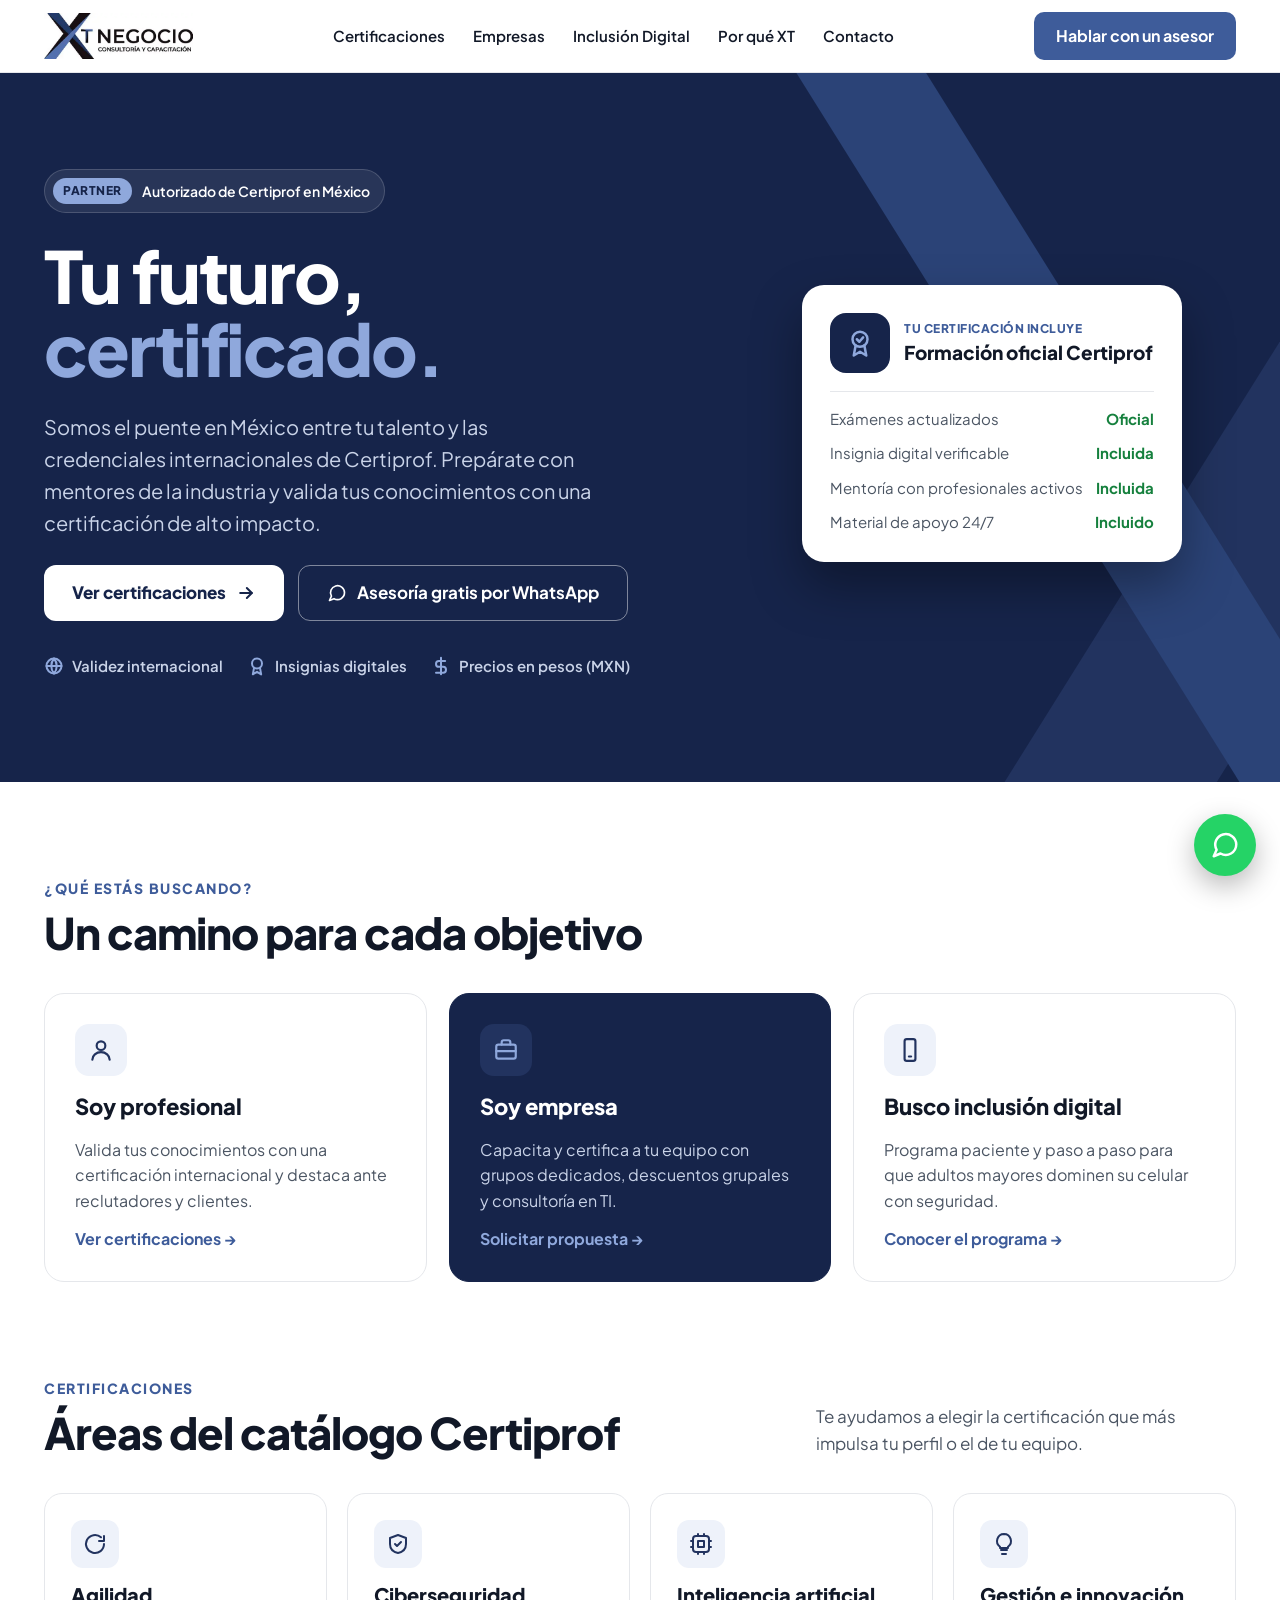
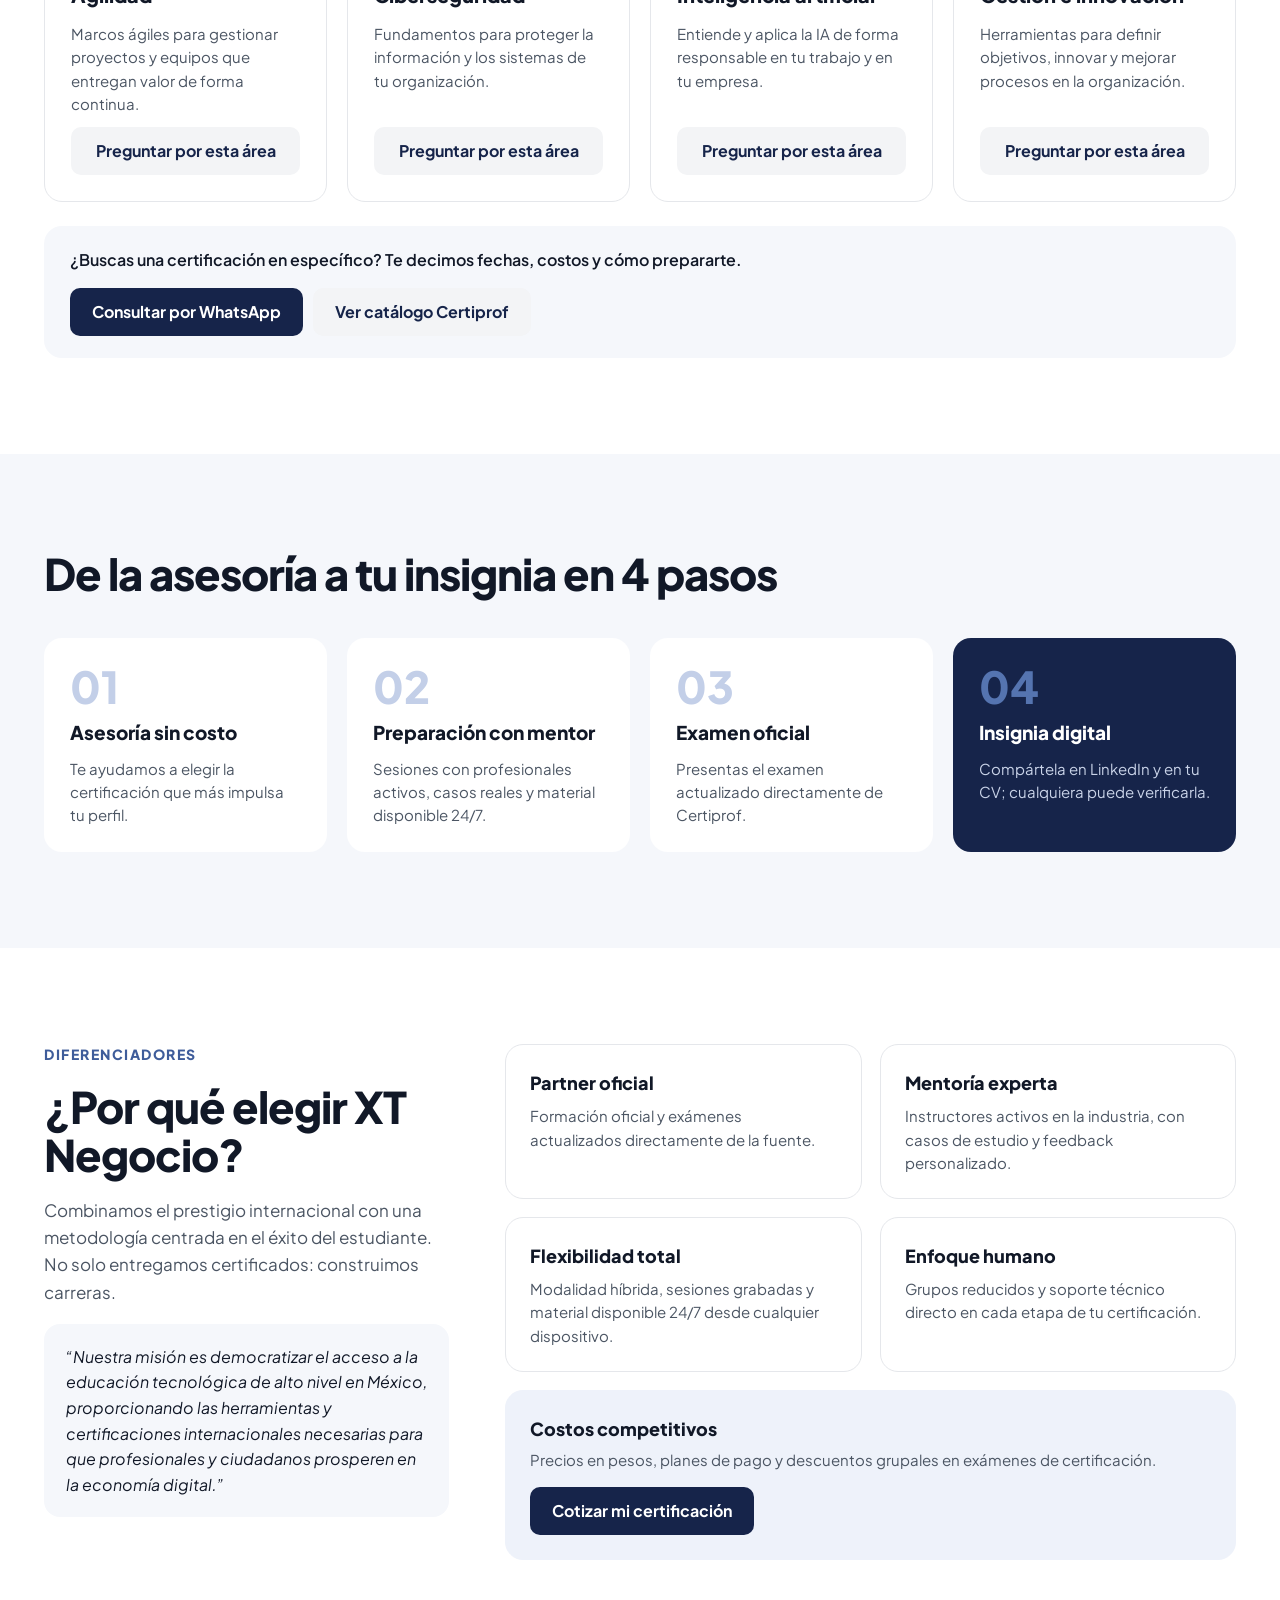
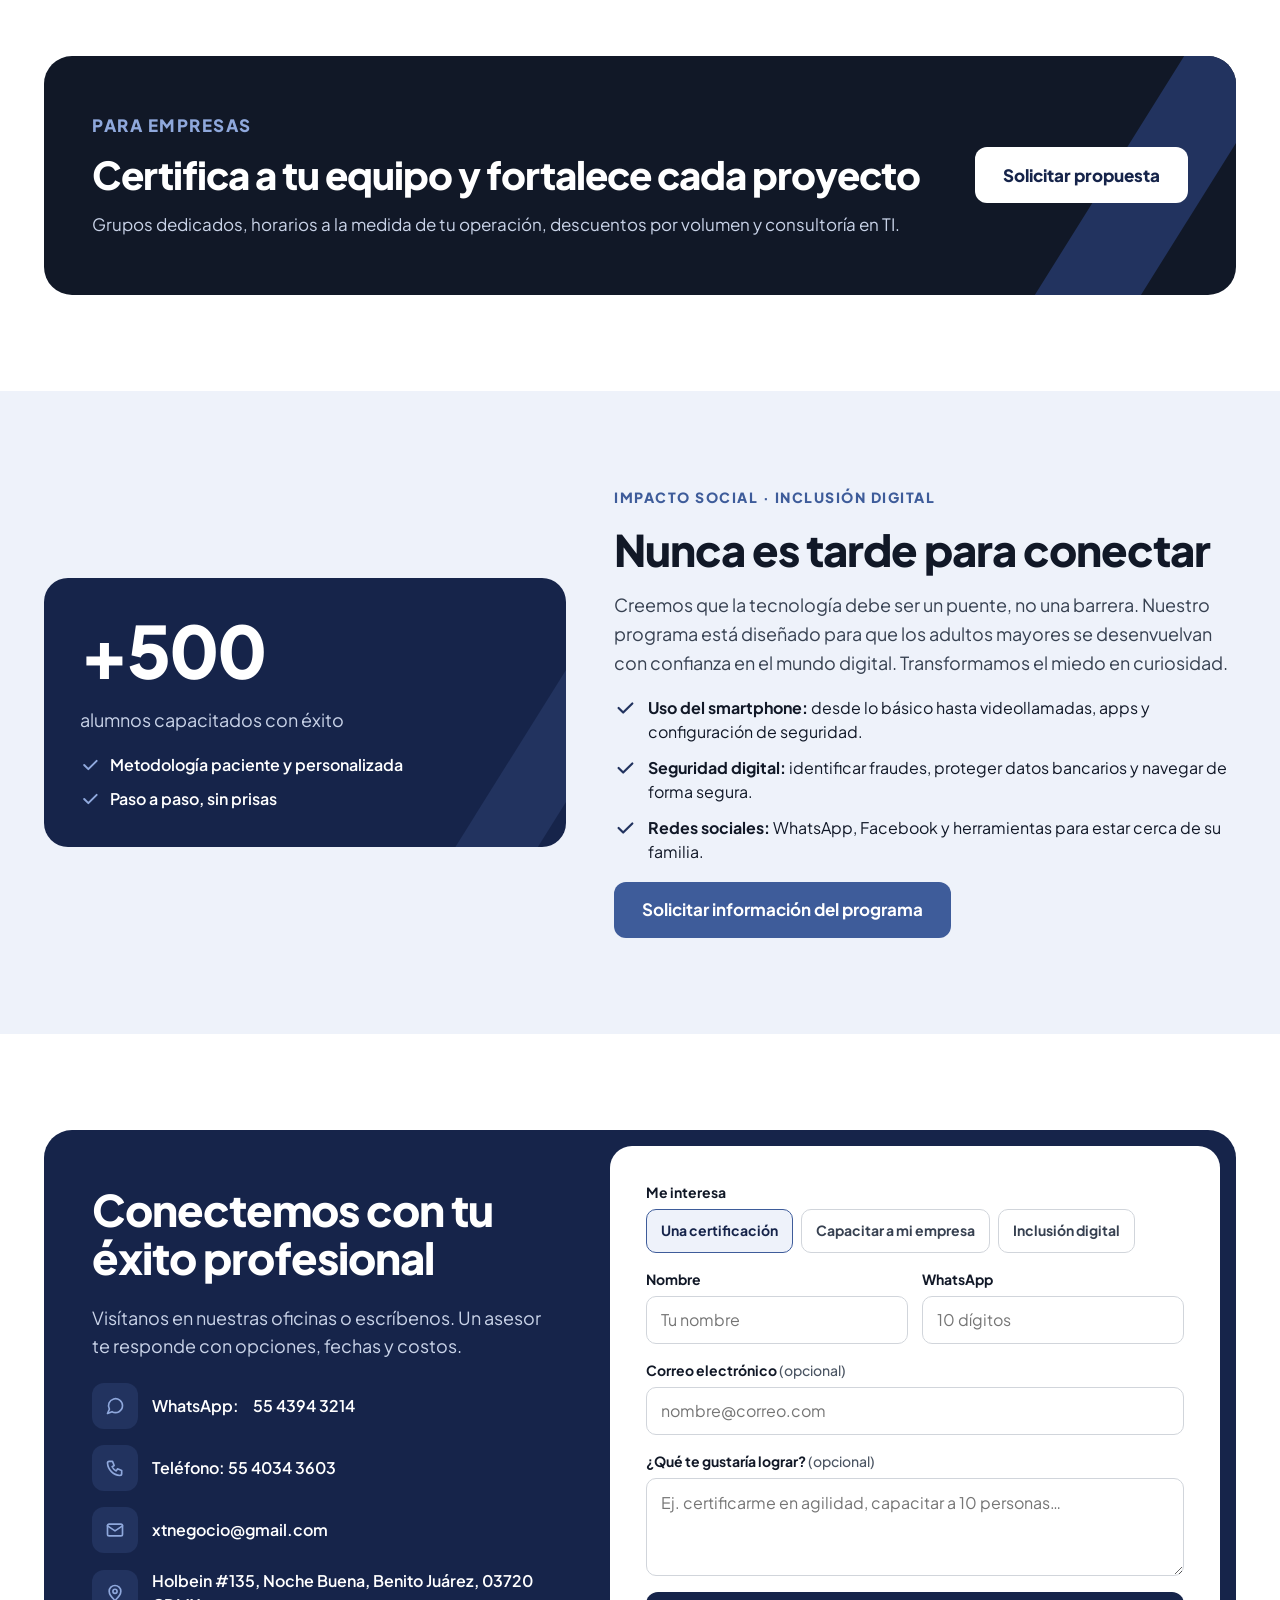
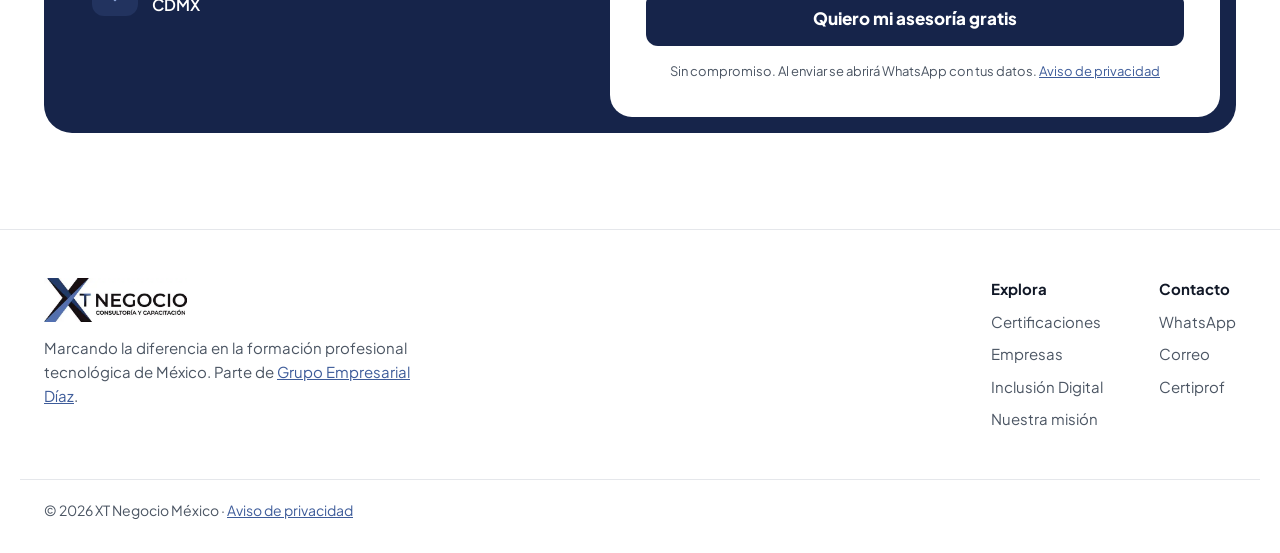
==== index.html @ 2aa2bfec "Sitio nuevo de XT Negocio Página única con los tres caminos (profesional, empresa, inclusión digital" ====
<!doctype html>
<html lang="es-MX">
<head>
  <meta charset="utf-8">
  <meta name="viewport" content="width=device-width, initial-scale=1">
  <title>XT Negocio | Partner autorizado de Certiprof en México</title>
  <meta name="description" content="Certificaciones internacionales Certiprof con mentoría experta, capacitación para empresas y programa de inclusión digital para adultos mayores. CDMX.">
  <link rel="canonical" href="https://www.xtnegocio.com.mx/">
  <meta name="theme-color" content="#16244A">

  <meta property="og:type" content="website">
  <meta property="og:locale" content="es_MX">
  <meta property="og:site_name" content="XT Negocio">
  <meta property="og:title" content="XT Negocio | Tu futuro, certificado">
  <meta property="og:description" content="Partner autorizado de Certiprof en México. Certificaciones internacionales, capacitación para empresas e inclusión digital.">
  <meta property="og:url" content="https://www.xtnegocio.com.mx/">
  <meta property="og:image" content="https://www.xtnegocio.com.mx/img/logo-xtnegocio.png">
  <meta name="twitter:card" content="summary">

  <link rel="icon" href="img/logo-xtnegocio.png">
  <link rel="preconnect" href="https://fonts.googleapis.com">
  <link rel="preconnect" href="https://fonts.gstatic.com" crossorigin>
  <link href="https://fonts.googleapis.com/css2?family=Plus+Jakarta+Sans:wght@400;500;600;700;800&display=swap" rel="stylesheet">
  <link rel="stylesheet" href="css/styles.css">

  <script type="application/ld+json">
  {
    "@context": "https://schema.org",
    "@type": "EducationalOrganization",
    "name": "XT Negocio",
    "alternateName": "XT Negocio Consultoría y Capacitación",
    "url": "https://www.xtnegocio.com.mx/",
    "logo": "https://www.xtnegocio.com.mx/img/logo-xtnegocio.png",
    "email": "xtnegocio@gmail.com",
    "telephone": "+52 55 4394 3214",
    "address": {
      "@type": "PostalAddress",
      "streetAddress": "Holbein 135, Col. Noche Buena",
      "addressLocality": "Benito Juárez",
      "addressRegion": "Ciudad de México",
      "postalCode": "03720",
      "addressCountry": "MX"
    },
    "parentOrganization": { "@type": "Organization", "name": "Grupo Empresarial Díaz", "url": "https://grupoempresarialdiaz.com.mx/" }
  }
  </script>
</head>
<body>
  <a class="skip-link" href="#contenido">Saltar al contenido</a>

  <header class="site-header">
    <div class="container header-inner">
      <a class="brand" href="#inicio" aria-label="XT Negocio, inicio"><img src="img/logo-xtnegocio.png" alt="XT Negocio — Consultoría y Capacitación" width="474" height="146"></a>
      <nav class="main-nav" id="menu" aria-label="Principal">
        <a href="#certificaciones">Certificaciones</a>
        <a href="#empresas">Empresas</a>
        <a href="#inclusion">Inclusión Digital</a>
        <a href="#ventajas">Por qué XT</a>
        <a href="#contacto">Contacto</a>
      </nav>
      <div class="header-actions">
        <a class="btn btn-steel" href="#contacto">Hablar con un asesor</a>
        <button class="menu-toggle" type="button" aria-controls="menu" aria-expanded="false" aria-label="Abrir menú">
          <svg class="icon" viewBox="0 0 24 24" fill="none" stroke="currentColor" stroke-width="2.2" stroke-linecap="round" aria-hidden="true"><path d="M4 7h16M4 12h16M4 17h16"/></svg>
        </button>
      </div>
    </div>
  </header>

  <main id="contenido">
    <!-- HERO -->
    <section class="hero" id="inicio">
      <div class="bar bar-a" aria-hidden="true"></div>
      <div class="bar bar-b" aria-hidden="true"></div>
      <div class="container hero-inner">
        <div class="hero-copy">
          <p class="partner"><b>PARTNER</b> Autorizado de Certiprof en México</p>
          <h1>Tu futuro,<br><span>certificado.</span></h1>
          <p class="hero-lead">Somos el puente en México entre tu talento y las credenciales internacionales de Certiprof. Prepárate con mentores de la industria y valida tus conocimientos con una certificación de alto impacto.</p>
          <div class="hero-ctas">
            <a class="btn btn-white btn-lg" href="#certificaciones">
              Ver certificaciones
              <svg class="icon" viewBox="0 0 24 24" fill="none" stroke="currentColor" stroke-width="2.4" stroke-linecap="round" stroke-linejoin="round" aria-hidden="true"><path d="M5 12h14"/><path d="m13 6 6 6-6 6"/></svg>
            </a>
            <a class="btn btn-ghost-light btn-lg js-wa" href="#" data-msg="Hola XT Negocio, quiero una asesoría gratuita sobre certificaciones.">
              <svg class="icon" viewBox="0 0 24 24" fill="none" stroke="currentColor" stroke-width="2" stroke-linecap="round" stroke-linejoin="round" aria-hidden="true"><path d="M21 11.5a8.4 8.4 0 0 1-12.6 7.3L3 21l2.3-5.2A8.4 8.4 0 1 1 21 11.5z"/></svg>
              Asesoría gratis por WhatsApp
            </a>
          </div>
          <ul class="hero-points">
            <li><svg class="icon" viewBox="0 0 24 24" fill="none" stroke="currentColor" stroke-width="2.4" stroke-linecap="round" stroke-linejoin="round" aria-hidden="true"><circle cx="12" cy="12" r="9"/><path d="M3 12h18M12 3a14 14 0 0 1 0 18M12 3a14 14 0 0 0 0 18"/></svg>Validez internacional</li>
            <li><svg class="icon" viewBox="0 0 24 24" fill="none" stroke="currentColor" stroke-width="2.4" stroke-linecap="round" stroke-linejoin="round" aria-hidden="true"><circle cx="12" cy="9" r="6"/><path d="m8.5 14-1.5 8 5-3 5 3-1.5-8"/></svg>Insignias digitales</li>
            <li><svg class="icon" viewBox="0 0 24 24" fill="none" stroke="currentColor" stroke-width="2.4" stroke-linecap="round" stroke-linejoin="round" aria-hidden="true"><path d="M12 2v20M17 6H9.5a3.5 3.5 0 0 0 0 7h5a3.5 3.5 0 0 1 0 7H6"/></svg>Precios en pesos (MXN)</li>
          </ul>
        </div>
        <div class="hero-card">
          <div class="badge-card">
            <div class="badge-head">
              <span class="badge-icon"><svg width="30" height="30" viewBox="0 0 24 24" fill="none" stroke="currentColor" stroke-width="2" stroke-linecap="round" stroke-linejoin="round" aria-hidden="true"><circle cx="12" cy="9" r="6"/><path d="m8.5 14-1.5 8 5-3 5 3-1.5-8"/><path d="m9.5 9 2 2 3-3.5"/></svg></span>
              <div><small>TU CERTIFICACIÓN INCLUYE</small><strong>Formación oficial Certiprof</strong></div>
            </div>
            <ul class="badge-list">
              <li><span>Exámenes actualizados</span><b>Oficial</b></li>
              <li><span>Insignia digital verificable</span><b>Incluida</b></li>
              <li><span>Mentoría con profesionales activos</span><b>Incluida</b></li>
              <li><span>Material de apoyo 24/7</span><b>Incluido</b></li>
            </ul>
          </div>
        </div>
      </div>
    </section>

    <!-- CAMINOS -->
    <section class="section" style="padding-bottom:40px">
      <div class="container">
        <p class="eyebrow">¿Qué estás buscando?</p>
        <h2 class="h2" style="margin-bottom:36px">Un camino para cada objetivo</h2>
        <div class="paths">
          <a class="path" href="#certificaciones">
            <span class="path-icon"><svg width="26" height="26" viewBox="0 0 24 24" fill="none" stroke="currentColor" stroke-width="2" stroke-linecap="round" stroke-linejoin="round" aria-hidden="true"><circle cx="12" cy="8" r="4"/><path d="M4 21c0-4 3.6-7 8-7s8 3 8 7"/></svg></span>
            <h3>Soy profesional</h3>
            <p>Valida tus conocimientos con una certificación internacional y destaca ante reclutadores y clientes.</p>
            <span class="more">Ver certificaciones →</span>
          </a>
          <a class="path dark" href="#empresas">
            <span class="path-icon"><svg width="26" height="26" viewBox="0 0 24 24" fill="none" stroke="currentColor" stroke-width="2" stroke-linecap="round" stroke-linejoin="round" aria-hidden="true"><rect x="3" y="7" width="18" height="13" rx="2"/><path d="M8 7V5a2 2 0 0 1 2-2h4a2 2 0 0 1 2 2v2M3 13h18"/></svg></span>
            <h3>Soy empresa</h3>
            <p>Capacita y certifica a tu equipo con grupos dedicados, descuentos grupales y consultoría en TI.</p>
            <span class="more">Solicitar propuesta →</span>
          </a>
          <a class="path" href="#inclusion">
            <span class="path-icon"><svg width="26" height="26" viewBox="0 0 24 24" fill="none" stroke="currentColor" stroke-width="2" stroke-linecap="round" stroke-linejoin="round" aria-hidden="true"><rect x="7" y="2" width="10" height="20" rx="2"/><path d="M11 18h2"/></svg></span>
            <h3>Busco inclusión digital</h3>
            <p>Programa paciente y paso a paso para que adultos mayores dominen su celular con seguridad.</p>
            <span class="more">Conocer el programa →</span>
          </a>
        </div>
      </div>
    </section>

    <!-- CERTIFICACIONES -->
    <section class="section" id="certificaciones" style="padding-top:56px">
      <div class="container">
        <div class="section-head">
          <div>
            <p class="eyebrow">Certificaciones</p>
            <h2 class="h2">Áreas del catálogo Certiprof</h2>
          </div>
          <p class="lead">Te ayudamos a elegir la certificación que más impulsa tu perfil o el de tu equipo.</p>
        </div>
        <div class="areas">
          <article class="area">
            <span class="area-icon"><svg width="24" height="24" viewBox="0 0 24 24" fill="none" stroke="currentColor" stroke-width="2" stroke-linecap="round" stroke-linejoin="round" aria-hidden="true"><path d="M21 12a9 9 0 1 1-3-6.7"/><path d="M21 4v5h-5"/></svg></span>
            <h3>Agilidad</h3>
            <p>Marcos ágiles para gestionar proyectos y equipos que entregan valor de forma continua.</p>
            <a class="btn btn-soft js-wa" href="#" data-msg="Hola XT Negocio, me interesan las certificaciones de Agilidad.">Preguntar por esta área</a>
          </article>
          <article class="area">
            <span class="area-icon"><svg width="24" height="24" viewBox="0 0 24 24" fill="none" stroke="currentColor" stroke-width="2" stroke-linecap="round" stroke-linejoin="round" aria-hidden="true"><path d="M12 3 4 6v6c0 5 3.5 8 8 9 4.5-1 8-4 8-9V6z"/><path d="m9 12 2 2 4-4"/></svg></span>
            <h3>Ciberseguridad</h3>
            <p>Fundamentos para proteger la información y los sistemas de tu organización.</p>
            <a class="btn btn-soft js-wa" href="#" data-msg="Hola XT Negocio, me interesan las certificaciones de Ciberseguridad.">Preguntar por esta área</a>
          </article>
          <article class="area">
            <span class="area-icon"><svg width="24" height="24" viewBox="0 0 24 24" fill="none" stroke="currentColor" stroke-width="2" stroke-linecap="round" stroke-linejoin="round" aria-hidden="true"><rect x="4" y="4" width="16" height="16" rx="3"/><path d="M9 9h6v6H9zM9 2v2M15 2v2M9 20v2M15 20v2M2 9h2M2 15h2M20 9h2M20 15h2"/></svg></span>
            <h3>Inteligencia artificial</h3>
            <p>Entiende y aplica la IA de forma responsable en tu trabajo y en tu empresa.</p>
            <a class="btn btn-soft js-wa" href="#" data-msg="Hola XT Negocio, me interesan las certificaciones de Inteligencia Artificial.">Preguntar por esta área</a>
          </article>
          <article class="area">
            <span class="area-icon"><svg width="24" height="24" viewBox="0 0 24 24" fill="none" stroke="currentColor" stroke-width="2" stroke-linecap="round" stroke-linejoin="round" aria-hidden="true"><path d="M9 18h6M10 22h4M12 2a7 7 0 0 0-4 12.7V16h8v-1.3A7 7 0 0 0 12 2z"/></svg></span>
            <h3>Gestión e innovación</h3>
            <p>Herramientas para definir objetivos, innovar y mejorar procesos en la organización.</p>
            <a class="btn btn-soft js-wa" href="#" data-msg="Hola XT Negocio, me interesan las certificaciones de Gestión e Innovación.">Preguntar por esta área</a>
          </article>
        </div>
        <div class="catalog-cta">
          <p>¿Buscas una certificación en específico? Te decimos fechas, costos y cómo prepararte.</p>
          <div>
            <a class="btn btn-navy js-wa" href="#" data-msg="Hola XT Negocio, busco información sobre una certificación en específico.">Consultar por WhatsApp</a>
            <a class="btn btn-soft" href="https://certiprof.com" target="_blank" rel="noopener">Ver catálogo Certiprof</a>
          </div>
        </div>
      </div>
    </section>

    <!-- PROCESO -->
    <section class="section process-section">
      <div class="container">
        <h2 class="h2" style="margin-bottom:40px">De la asesoría a tu insignia en 4 pasos</h2>
        <ol class="steps">
          <li class="step"><span class="step-num" aria-hidden="true">01</span><h3>Asesoría sin costo</h3><p>Te ayudamos a elegir la certificación que más impulsa tu perfil.</p></li>
          <li class="step"><span class="step-num" aria-hidden="true">02</span><h3>Preparación con mentor</h3><p>Sesiones con profesionales activos, casos reales y material disponible 24/7.</p></li>
          <li class="step"><span class="step-num" aria-hidden="true">03</span><h3>Examen oficial</h3><p>Presentas el examen actualizado directamente de Certiprof.</p></li>
          <li class="step last"><span class="step-num" aria-hidden="true">04</span><h3>Insignia digital</h3><p>Compártela en LinkedIn y en tu CV; cualquiera puede verificarla.</p></li>
        </ol>
      </div>
    </section>

    <!-- VENTAJAS -->
    <section class="section" id="ventajas">
      <div class="container why-wrap">
        <div class="why-intro">
          <p class="eyebrow" style="margin:0">Diferenciadores</p>
          <h2 class="h2">¿Por qué elegir XT Negocio?</h2>
          <p class="lead">Combinamos el prestigio internacional con una metodología centrada en el éxito del estudiante. No solo entregamos certificados: construimos carreras.</p>
          <blockquote>“Nuestra misión es democratizar el acceso a la educación tecnológica de alto nivel en México, proporcionando las herramientas y certificaciones internacionales necesarias para que profesionales y ciudadanos prosperen en la economía digital.”</blockquote>
        </div>
        <div class="why-grid">
          <div class="why-item"><h3>Partner oficial</h3><p>Formación oficial y exámenes actualizados directamente de la fuente.</p></div>
          <div class="why-item"><h3>Mentoría experta</h3><p>Instructores activos en la industria, con casos de estudio y feedback personalizado.</p></div>
          <div class="why-item"><h3>Flexibilidad total</h3><p>Modalidad híbrida, sesiones grabadas y material disponible 24/7 desde cualquier dispositivo.</p></div>
          <div class="why-item"><h3>Enfoque humano</h3><p>Grupos reducidos y soporte técnico directo en cada etapa de tu certificación.</p></div>
          <div class="why-item wide">
            <div><h3>Costos competitivos</h3><p>Precios en pesos, planes de pago y descuentos grupales en exámenes de certificación.</p></div>
            <a class="btn btn-navy" href="#contacto">Cotizar mi certificación</a>
          </div>
        </div>
      </div>
    </section>

    <!-- EMPRESAS -->
    <section id="empresas" style="padding-bottom:96px">
      <div class="container">
        <div class="business">
          <div class="bar bar-a" aria-hidden="true"></div>
          <div class="business-copy">
            <p class="eyebrow">Para empresas</p>
            <h2>Certifica a tu equipo y fortalece cada proyecto</h2>
            <p>Grupos dedicados, horarios a la medida de tu operación, descuentos por volumen y consultoría en TI.</p>
          </div>
          <a class="btn btn-white btn-lg js-wa" href="#" data-msg="Hola XT Negocio, quiero una propuesta de capacitación y certificación para mi empresa.">Solicitar propuesta</a>
        </div>
      </div>
    </section>

    <!-- INCLUSIÓN DIGITAL -->
    <section class="section inclusion" id="inclusion">
      <div class="container inclusion-inner">
        <div class="inclusion-visual">
          <div class="bar bar-a" aria-hidden="true"></div>
          <strong>+500</strong>
          <span>alumnos capacitados con éxito</span>
          <ul>
            <li><svg class="icon" viewBox="0 0 24 24" fill="none" stroke="currentColor" stroke-width="2.4" stroke-linecap="round" stroke-linejoin="round" aria-hidden="true"><path d="m5 12 5 5L20 7"/></svg>Metodología paciente y personalizada</li>
            <li><svg class="icon" viewBox="0 0 24 24" fill="none" stroke="currentColor" stroke-width="2.4" stroke-linecap="round" stroke-linejoin="round" aria-hidden="true"><path d="m5 12 5 5L20 7"/></svg>Paso a paso, sin prisas</li>
          </ul>
        </div>
        <div class="inclusion-copy">
          <p class="eyebrow" style="margin:0">Impacto social · Inclusión digital</p>
          <h2 class="h2">Nunca es tarde para conectar</h2>
          <p class="lead">Creemos que la tecnología debe ser un puente, no una barrera. Nuestro programa está diseñado para que los adultos mayores se desenvuelvan con confianza en el mundo digital. Transformamos el miedo en curiosidad.</p>
          <ul class="checks">
            <li><svg width="22" height="22" viewBox="0 0 24 24" fill="none" stroke="currentColor" stroke-width="2.4" stroke-linecap="round" stroke-linejoin="round" aria-hidden="true"><path d="m5 12 5 5L20 7"/></svg><span><strong>Uso del smartphone:</strong> desde lo básico hasta videollamadas, apps y configuración de seguridad.</span></li>
            <li><svg width="22" height="22" viewBox="0 0 24 24" fill="none" stroke="currentColor" stroke-width="2.4" stroke-linecap="round" stroke-linejoin="round" aria-hidden="true"><path d="m5 12 5 5L20 7"/></svg><span><strong>Seguridad digital:</strong> identificar fraudes, proteger datos bancarios y navegar de forma segura.</span></li>
            <li><svg width="22" height="22" viewBox="0 0 24 24" fill="none" stroke="currentColor" stroke-width="2.4" stroke-linecap="round" stroke-linejoin="round" aria-hidden="true"><path d="m5 12 5 5L20 7"/></svg><span><strong>Redes sociales:</strong> WhatsApp, Facebook y herramientas para estar cerca de su familia.</span></li>
          </ul>
          <a class="btn btn-steel btn-lg js-wa" href="#" data-msg="Hola XT Negocio, quiero información del programa de Inclusión Digital.">Solicitar información del programa</a>
        </div>
      </div>
    </section>

    <!-- CONTACTO -->
    <section class="contact" id="contacto">
      <div class="container">
        <div class="contact-card">
          <div class="contact-copy">
            <h2 class="h2">Conectemos con tu éxito profesional</h2>
            <p class="lead">Visítanos en nuestras oficinas o escríbenos. Un asesor te responde con opciones, fechas y costos.</p>
            <ul class="contact-list">
              <li><a class="js-wa" href="#" data-msg="Hola XT Negocio, quiero hablar con un asesor."><span class="contact-icon"><svg class="icon" viewBox="0 0 24 24" fill="none" stroke="currentColor" stroke-width="2" stroke-linecap="round" stroke-linejoin="round" aria-hidden="true"><path d="M21 11.5a8.4 8.4 0 0 1-12.6 7.3L3 21l2.3-5.2A8.4 8.4 0 1 1 21 11.5z"/></svg></span>WhatsApp: <span class="js-wa-label">55 4394 3214</span></a></li>
              <li><a href="tel:+525540343603"><span class="contact-icon"><svg class="icon" viewBox="0 0 24 24" fill="none" stroke="currentColor" stroke-width="2" stroke-linecap="round" stroke-linejoin="round" aria-hidden="true"><path d="M5 4h4l2 5-2.5 1.5a11 11 0 0 0 5 5L15 13l5 2v4a2 2 0 0 1-2 2A16 16 0 0 1 3 6a2 2 0 0 1 2-2"/></svg></span>Teléfono: 55 4034 3603</a></li>
              <li><a href="mailto:xtnegocio@gmail.com"><span class="contact-icon"><svg class="icon" viewBox="0 0 24 24" fill="none" stroke="currentColor" stroke-width="2" stroke-linecap="round" stroke-linejoin="round" aria-hidden="true"><rect x="3" y="5" width="18" height="14" rx="2"/><path d="m3 7 9 6 9-6"/></svg></span>xtnegocio@gmail.com</a></li>
              <li><a href="https://www.google.com/maps/search/?api=1&amp;query=Holbein+135+Noche+Buena+Benito+Juarez+03720+Ciudad+de+Mexico" target="_blank" rel="noopener"><span class="contact-icon"><svg class="icon" viewBox="0 0 24 24" fill="none" stroke="currentColor" stroke-width="2" stroke-linecap="round" stroke-linejoin="round" aria-hidden="true"><path d="M12 21s-7-6.2-7-11a7 7 0 1 1 14 0c0 4.8-7 11-7 11z"/><circle cx="12" cy="10" r="2.5"/></svg></span>Holbein #135, Noche Buena, Benito Juárez, 03720 CDMX</a></li>
            </ul>
          </div>

          <form class="form" id="lead-form" novalidate>
            <div class="form-fields" id="form-fields">
              <div class="field">
                <span id="int-label">Me interesa</span>
                <div class="chips" role="radiogroup" aria-labelledby="int-label">
                  <button class="chip" type="button" role="radio" aria-checked="true">Una certificación</button>
                  <button class="chip" type="button" role="radio" aria-checked="false">Capacitar a mi empresa</button>
                  <button class="chip" type="button" role="radio" aria-checked="false">Inclusión digital</button>
                </div>
              </div>
              <div class="field-row">
                <div class="field">
                  <label for="nombre">Nombre</label>
                  <input id="nombre" name="nombre" type="text" autocomplete="name" placeholder="Tu nombre" required>
                </div>
                <div class="field">
                  <label for="whatsapp">WhatsApp</label>
                  <input id="whatsapp" name="whatsapp" type="tel" inputmode="numeric" autocomplete="tel" placeholder="10 dígitos" required>
                </div>
              </div>
              <div class="field">
                <label for="correo">Correo electrónico <small>(opcional)</small></label>
                <input id="correo" name="correo" type="email" autocomplete="email" placeholder="nombre@correo.com">
              </div>
              <div class="field">
                <label for="mensaje">¿Qué te gustaría lograr? <small>(opcional)</small></label>
                <textarea id="mensaje" name="mensaje" rows="3" placeholder="Ej. certificarme en agilidad, capacitar a 10 personas…"></textarea>
              </div>
              <p class="form-error" id="form-error" role="alert" hidden>Escribe tu nombre y un WhatsApp de 10 dígitos.</p>
              <button class="btn btn-navy" type="submit">Quiero mi asesoría gratis</button>
              <p class="form-note">Sin compromiso. Al enviar se abrirá WhatsApp con tus datos. <a href="aviso-de-privacidad.html">Aviso de privacidad</a></p>
            </div>
            <div class="form-success" id="form-success" hidden>
              <span class="success-icon"><svg width="36" height="36" viewBox="0 0 24 24" fill="none" stroke="currentColor" stroke-width="2.5" stroke-linecap="round" stroke-linejoin="round" aria-hidden="true"><path d="m5 12 5 5L20 7"/></svg></span>
              <h3>¡Solo envía el mensaje!</h3>
              <p class="lead">Abrimos WhatsApp con tus datos. Si no se abrió, <a href="#" id="wa-retry" target="_blank" rel="noopener">toca aquí</a>.</p>
            </div>
          </form>
        </div>
      </div>
    </section>
  </main>

  <footer class="site-footer">
    <div class="container footer-inner">
      <div class="footer-brand">
        <img src="img/logo-xtnegocio.png" alt="XT Negocio" width="474" height="146" loading="lazy">
        <p>Marcando la diferencia en la formación profesional tecnológica de México. Parte de <a href="https://grupoempresarialdiaz.com.mx/">Grupo Empresarial Díaz</a>.</p>
      </div>
      <nav class="footer-nav" aria-label="Pie de página">
        <div>
          <strong>Explora</strong>
          <a href="#certificaciones">Certificaciones</a>
          <a href="#empresas">Empresas</a>
          <a href="#inclusion">Inclusión Digital</a>
          <a href="#ventajas">Nuestra misión</a>
        </div>
        <div>
          <strong>Contacto</strong>
          <a class="js-wa" href="#" data-msg="Hola XT Negocio, quiero hablar con un asesor.">WhatsApp</a>
          <a href="mailto:xtnegocio@gmail.com">Correo</a>
          <a href="https://certiprof.com" target="_blank" rel="noopener">Certiprof</a>
        </div>
      </nav>
    </div>
    <div class="container footer-bottom">© <span id="year">2026</span> XT Negocio México · <a href="aviso-de-privacidad.html">Aviso de privacidad</a></div>
  </footer>

  <a class="wa-float js-wa" href="#" data-msg="Hola XT Negocio, quiero información sobre certificaciones." aria-label="Escríbenos por WhatsApp">
    <svg width="30" height="30" viewBox="0 0 24 24" fill="none" stroke="currentColor" stroke-width="2" stroke-linecap="round" stroke-linejoin="round" aria-hidden="true"><path d="M21 11.5a8.4 8.4 0 0 1-12.6 7.3L3 21l2.3-5.2A8.4 8.4 0 1 1 21 11.5z"/></svg>
  </a>
  <div class="mobile-bar">
    <a class="mb-wa js-wa" href="#" data-msg="Hola XT Negocio, quiero información sobre certificaciones.">
      <svg class="icon" viewBox="0 0 24 24" fill="none" stroke="currentColor" stroke-width="2.2" stroke-linecap="round" stroke-linejoin="round" aria-hidden="true"><path d="M21 11.5a8.4 8.4 0 0 1-12.6 7.3L3 21l2.3-5.2A8.4 8.4 0 1 1 21 11.5z"/></svg>WhatsApp
    </a>
    <a class="mb-cta" href="#contacto">Hablar con asesor</a>
  </div>

  <script src="js/config.js"></script>
  <script src="js/main.js"></script>
</body>
</html>
---- css/styles.css ----
/* XT Negocio — Consultoría y Capacitación
   Marca (logo): negro #111827, azul marino #16244A / #22335F,
   azul acero #3E5C9A (texto/botones) y #8FA8DC (acentos sobre oscuro).
   Motivo: barras cruzadas de la "X". */

:root {
  --navy: #16244A;
  --navy-2: #22335F;
  --navy-3: #2B4377;
  --steel: #3E5C9A;
  --steel-light: #8FA8DC;
  --ink: #111827;
  --muted: #4B5563;
  --on-dark: #C9D3E8;
  --soft: #F5F7FB;
  --soft-2: #EEF2FA;
  --line: #E5E7EB;
  --field: #D1D5DB;
  --whatsapp: #25D366;
  --radius: 20px;
  --max: 1240px;
  --font: 'Plus Jakarta Sans', system-ui, -apple-system, 'Segoe UI', sans-serif;
}

*, *::before, *::after { box-sizing: border-box; }
html { scroll-behavior: smooth; scroll-padding-top: 80px; }
@media (prefers-reduced-motion: reduce) { html { scroll-behavior: auto; } }
body { margin: 0; font-family: var(--font); color: var(--ink); background: #fff; line-height: 1.5; -webkit-font-smoothing: antialiased; }
img { max-width: 100%; display: block; }
a { color: var(--steel); }
a:hover { color: var(--navy-2); }
h1, h2, h3, p { margin: 0; }
button, input, select, textarea { font: inherit; }
:focus-visible { outline: 3px solid var(--steel-light); outline-offset: 2px; }

.container { max-width: var(--max); margin: 0 auto; padding: 0 24px; }
.eyebrow { font-weight: 800; font-size: 14px; letter-spacing: 1.5px; color: var(--steel); text-transform: uppercase; margin-bottom: 10px; }
.h2 { font-weight: 800; font-size: clamp(30px, 3.4vw, 44px); line-height: 1.1; letter-spacing: -1px; }
.lead { font-size: 17px; line-height: 1.6; color: var(--muted); }
.skip-link { position: absolute; left: -999px; top: 8px; background: var(--steel-light); color: var(--navy); padding: 10px 16px; border-radius: 10px; z-index: 100; font-weight: 800; }
.skip-link:focus { left: 8px; }
.icon { width: 20px; height: 20px; flex: none; }

/* Botones */
.btn { display: inline-flex; align-items: center; justify-content: center; gap: 10px; min-height: 48px; padding: 0 22px; border-radius: 10px; font-weight: 700; text-decoration: none; border: 0; cursor: pointer; white-space: nowrap; transition: transform .15s ease, background .15s ease; }
.btn:hover { transform: translateY(-1px); }
.btn-steel { background: var(--steel); color: #fff; }
.btn-steel:hover { background: var(--navy-2); color: #fff; }
.btn-navy { background: var(--navy); color: #fff; }
.btn-navy:hover { background: var(--navy-2); color: #fff; }
.btn-white { background: #fff; color: var(--navy); font-weight: 800; }
.btn-white:hover { color: var(--navy); }
.btn-ghost-light { border: 1.5px solid rgba(255,255,255,.45); color: #fff; }
.btn-ghost-light:hover { color: #fff; background: rgba(255,255,255,.06); }
.btn-soft { background: #F3F4F6; color: var(--navy); }
.btn-soft:hover { background: var(--soft-2); color: var(--navy); }
.btn-lg { min-height: 56px; padding: 0 28px; font-size: 17px; border-radius: 12px; }

/* Encabezado */
.site-header { position: sticky; top: 0; z-index: 50; background: rgba(255,255,255,.95); backdrop-filter: blur(10px); -webkit-backdrop-filter: blur(10px); border-bottom: 1px solid var(--line); }
.header-inner { display: flex; align-items: center; justify-content: space-between; gap: 16px; min-height: 72px; }
.brand img { height: 46px; width: auto; }
.main-nav { display: flex; gap: 28px; font-weight: 600; font-size: 15px; }
.main-nav a { color: var(--ink); text-decoration: none; }
.main-nav a:hover { color: var(--steel); }
.header-actions { display: flex; align-items: center; gap: 10px; }
.menu-toggle { display: none; width: 46px; height: 46px; border-radius: 10px; border: 1.5px solid var(--line); background: #fff; color: var(--ink); align-items: center; justify-content: center; cursor: pointer; }
@media (max-width: 980px) {
  .main-nav { position: absolute; top: 72px; left: 0; right: 0; flex-direction: column; gap: 0; background: #fff; border-bottom: 1px solid var(--line); padding: 8px 24px 16px; display: none; }
  .main-nav.is-open { display: flex; }
  .main-nav a { padding: 12px 0; border-bottom: 1px solid var(--line); }
  .menu-toggle { display: inline-flex; }
}
@media (max-width: 640px) { .header-actions .btn-steel { display: none; } .brand img { height: 40px; } }

/* Barras cruzadas */
.bar { position: absolute; pointer-events: none; }
.bar-a { right: -120px; top: -160px; width: 180px; height: 1100px; background: var(--navy-2); transform: rotate(32deg); }
.bar-b { right: 120px; top: -160px; width: 110px; height: 1100px; background: var(--navy-3); transform: rotate(-32deg); }

/* Hero */
.hero { background: var(--navy); color: #fff; position: relative; overflow: hidden; }
.hero-inner { position: relative; display: flex; flex-wrap: wrap; align-items: center; gap: 56px; padding: 96px 24px 104px; }
.hero-copy { flex: 1 1 540px; min-width: 0; display: flex; flex-direction: column; gap: 26px; }
.partner { align-self: flex-start; display: inline-flex; align-items: center; gap: 10px; padding: 8px 14px 8px 8px; border-radius: 999px; background: rgba(255,255,255,.08); border: 1px solid rgba(255,255,255,.16); font-weight: 600; font-size: 14px; }
.partner b { padding: 4px 10px; border-radius: 999px; background: var(--steel-light); color: var(--navy); font-weight: 800; font-size: 12px; letter-spacing: .5px; }
.hero h1 { font-weight: 800; font-size: clamp(44px, 5.6vw, 76px); line-height: 1.02; letter-spacing: -2px; }
.hero h1 span { color: var(--steel-light); }
.hero-lead { font-size: 20px; line-height: 1.6; color: var(--on-dark); max-width: 560px; }
.hero-ctas { display: flex; flex-wrap: wrap; gap: 14px; }
.hero-points { display: flex; flex-wrap: wrap; gap: 24px; list-style: none; margin: 0; padding: 8px 0 0; font-size: 15px; font-weight: 600; color: var(--on-dark); }
.hero-points li { display: inline-flex; align-items: center; gap: 8px; }
.hero-points svg { color: var(--steel-light); }
.hero-card { flex: 1 1 380px; min-width: 0; display: flex; justify-content: center; }
.badge-card { width: 100%; max-width: 380px; padding: 28px; border-radius: 22px; background: #fff; color: var(--ink); box-shadow: 0 24px 50px rgba(0,0,0,.35); display: flex; flex-direction: column; gap: 18px; }
.badge-head { display: flex; align-items: center; gap: 14px; }
.badge-icon { flex: none; width: 60px; height: 60px; border-radius: 16px; background: var(--navy); color: var(--steel-light); display: flex; align-items: center; justify-content: center; }
.badge-head small { display: block; font-size: 12px; font-weight: 800; color: var(--steel); letter-spacing: .5px; }
.badge-head strong { font-size: 19px; font-weight: 800; }
.badge-list { list-style: none; margin: 0; padding: 0; display: flex; flex-direction: column; gap: 12px; border-top: 1px solid var(--line); padding-top: 16px; font-size: 15px; }
.badge-list li { display: flex; justify-content: space-between; gap: 12px; }
.badge-list span { color: var(--muted); }
.badge-list b { color: #15803D; }
@media (max-width: 640px) {
  .hero-inner { padding: 56px 20px 64px; gap: 40px; }
  .hero h1 { letter-spacing: -1.5px; }
  .hero-lead { font-size: 17px; }
  .hero-ctas .btn { width: 100%; white-space: normal; text-align: center; }
  .bar-a { right: -160px; } .bar-b { display: none; }
}

/* Secciones */
.section { padding: 96px 0; }
.section-head { display: flex; flex-wrap: wrap; justify-content: space-between; align-items: flex-end; gap: 20px; margin-bottom: 36px; }
.section-head .lead { max-width: 420px; }
@media (max-width: 640px) { .section { padding: 64px 0; } }

/* Caminos */
.paths { display: grid; grid-template-columns: repeat(auto-fit, minmax(300px, 1fr)); gap: 22px; }
@media (max-width: 340px) { .paths { grid-template-columns: 1fr; } }
.path { display: flex; flex-direction: column; gap: 14px; padding: 30px; border-radius: var(--radius); border: 1.5px solid var(--line); background: #fff; color: var(--ink); text-decoration: none; transition: border-color .15s ease, transform .15s ease; }
.path:hover { border-color: var(--steel-light); transform: translateY(-2px); color: var(--ink); }
.path-icon { width: 52px; height: 52px; border-radius: 14px; background: var(--soft-2); color: var(--navy-2); display: flex; align-items: center; justify-content: center; }
.path h3 { font-size: 22px; font-weight: 800; }
.path p { font-size: 16px; line-height: 1.6; color: var(--muted); flex: 1; }
.path .more { font-weight: 700; color: var(--steel); }
.path.dark { background: var(--navy); border-color: var(--navy); color: #fff; }
.path.dark:hover { color: #fff; }
.path.dark .path-icon { background: var(--navy-2); color: var(--steel-light); }
.path.dark p { color: var(--on-dark); }
.path.dark .more { color: var(--steel-light); }

/* Áreas de certificación */
.areas { display: grid; grid-template-columns: repeat(auto-fit, minmax(260px, 1fr)); gap: 20px; }
.area { display: flex; flex-direction: column; gap: 12px; padding: 26px; border-radius: 18px; border: 1.5px solid var(--line); background: #fff; }
.area-icon { width: 48px; height: 48px; border-radius: 12px; background: var(--soft-2); color: var(--navy-2); display: flex; align-items: center; justify-content: center; }
.area h3 { font-size: 20px; font-weight: 800; }
.area p { font-size: 15px; line-height: 1.55; color: var(--muted); flex: 1; }
.catalog-cta { margin-top: 24px; display: flex; flex-wrap: wrap; align-items: center; justify-content: space-between; gap: 16px; padding: 22px 26px; border-radius: 18px; background: var(--soft); }
.catalog-cta p { font-size: 16px; color: var(--ink); font-weight: 600; }
.catalog-cta div { display: flex; flex-wrap: wrap; gap: 10px; }

/* Proceso */
.process-section { background: var(--soft); }
.steps { display: grid; grid-template-columns: repeat(auto-fit, minmax(240px, 1fr)); gap: 20px; list-style: none; margin: 0; padding: 0; }
.step { padding: 26px; border-radius: 18px; background: #fff; display: flex; flex-direction: column; gap: 10px; }
.step-num { font-size: 44px; font-weight: 800; color: #C3CFE8; line-height: 1; }
.step h3 { font-size: 19px; font-weight: 800; }
.step p { font-size: 15px; line-height: 1.55; color: var(--muted); }
.step.last { background: var(--navy); color: #fff; }
.step.last .step-num { color: #5574B0; }
.step.last p { color: var(--on-dark); }

/* Ventajas */
.why-wrap { display: flex; flex-wrap: wrap; gap: 56px; }
.why-intro { flex: 1 1 340px; min-width: 0; display: flex; flex-direction: column; gap: 18px; }
.why-intro blockquote { margin: 0; padding: 20px 22px; border-radius: 16px; background: var(--soft); font-size: 16px; line-height: 1.6; color: var(--ink); font-style: italic; }
.why-grid { flex: 2 1 600px; min-width: 0; display: grid; grid-template-columns: repeat(auto-fit, minmax(260px, 1fr)); gap: 18px; }
.why-item { padding: 24px; border-radius: 18px; border: 1.5px solid var(--line); }
.why-item h3 { font-size: 18px; font-weight: 800; margin-bottom: 8px; }
.why-item p { font-size: 15px; line-height: 1.55; color: var(--muted); }
.why-item.wide { grid-column: 1 / -1; background: var(--soft-2); border-color: var(--soft-2); display: flex; flex-wrap: wrap; justify-content: space-between; align-items: center; gap: 16px; }
.why-item.wide h3 { margin-bottom: 6px; }

/* Empresas */
.business { position: relative; overflow: hidden; border-radius: 28px; background: var(--ink); color: #fff; padding: 56px 48px; display: flex; flex-wrap: wrap; align-items: center; justify-content: space-between; gap: 32px; }
.business .bar-a { right: 60px; top: -80px; width: 90px; height: 500px; }
.business-copy { position: relative; flex: 1 1 520px; min-width: 0; display: flex; flex-direction: column; gap: 14px; }
.business-copy .eyebrow { color: var(--steel-light); margin: 0; }
.business-copy h2 { font-size: clamp(26px, 3vw, 40px); font-weight: 800; line-height: 1.15; letter-spacing: -1px; }
.business-copy p { font-size: 17px; line-height: 1.6; color: var(--on-dark); }
.business .btn { position: relative; }
@media (max-width: 640px) { .business { padding: 36px 24px; border-radius: 22px; } .business .btn { width: 100%; } }

/* Inclusión digital */
.inclusion { background: var(--soft-2); }
.inclusion-inner { display: flex; flex-wrap: wrap; gap: 48px; align-items: center; }
.inclusion-visual { flex: 1 1 380px; min-width: 0; border-radius: 24px; background: var(--navy); color: #fff; padding: 36px; display: flex; flex-direction: column; gap: 20px; position: relative; overflow: hidden; }
.inclusion-visual .bar-a { right: -40px; top: -100px; width: 70px; height: 500px; }
.inclusion-visual strong { position: relative; font-size: 72px; font-weight: 800; line-height: 1; letter-spacing: -2px; }
.inclusion-visual span { position: relative; font-size: 18px; color: var(--on-dark); }
.inclusion-visual ul { position: relative; list-style: none; margin: 0; padding: 0; display: flex; flex-direction: column; gap: 10px; }
.inclusion-visual li { display: flex; gap: 10px; align-items: center; font-weight: 600; }
.inclusion-visual li svg { color: var(--steel-light); }
.inclusion-copy { flex: 1 1 480px; min-width: 0; display: flex; flex-direction: column; gap: 18px; }
.inclusion-copy .lead { color: #374151; font-size: 18px; }
.checks { list-style: none; margin: 0; padding: 0; display: flex; flex-direction: column; gap: 12px; }
.checks li { display: flex; gap: 12px; align-items: flex-start; font-size: 16px; line-height: 1.5; }
.checks svg { color: var(--navy-2); flex: none; margin-top: 1px; }
.inclusion-copy .btn { align-self: flex-start; }
@media (max-width: 640px) { .inclusion-copy .btn { width: 100%; white-space: normal; text-align: center; } .inclusion-visual strong { font-size: 56px; } }

/* Contacto */
.contact { padding: 96px 0; }
.contact-card { border-radius: 28px; background: var(--navy); color: #fff; display: flex; flex-wrap: wrap; overflow: hidden; }
.contact-copy { flex: 1 1 400px; min-width: 0; padding: 56px 48px; display: flex; flex-direction: column; gap: 22px; }
.contact-copy .lead { color: var(--on-dark); font-size: 18px; }
.contact-list { display: flex; flex-direction: column; gap: 16px; list-style: none; margin: 0; padding: 0; font-weight: 600; }
.contact-list li, .contact-list a { display: flex; align-items: center; gap: 14px; color: #fff; text-decoration: none; }
.contact-list a:hover { color: var(--steel-light); }
.contact-icon { flex: none; width: 46px; height: 46px; border-radius: 12px; background: var(--navy-2); color: var(--steel-light); display: flex; align-items: center; justify-content: center; }
.form { flex: 1 1 460px; min-width: 0; margin: 16px; border-radius: 22px; background: #fff; color: var(--ink); padding: 36px; display: flex; flex-direction: column; gap: 16px; }
.form-fields { display: flex; flex-direction: column; gap: 16px; }
.form-fields[hidden] { display: none; }
.field { display: flex; flex-direction: column; gap: 6px; }
.field > label, .field > span { font-weight: 700; font-size: 14px; }
.field small { font-weight: 500; color: var(--muted); font-size: 14px; }
.field input, .field textarea { min-height: 48px; padding: 0 14px; border-radius: 10px; border: 1.5px solid var(--field); font-size: 16px; color: var(--ink); background: #fff; }
.field textarea { padding: 12px 14px; min-height: 90px; resize: vertical; }
.field input:focus, .field textarea:focus { border-color: var(--steel); outline: none; box-shadow: 0 0 0 3px rgba(62,92,154,.2); }
.field input[aria-invalid="true"] { border-color: #B42318; }
.field-row { display: grid; grid-template-columns: repeat(2, minmax(0, 1fr)); gap: 14px; }
.chips { display: flex; flex-wrap: wrap; gap: 8px; }
.chip { min-height: 44px; padding: 0 14px; border-radius: 10px; border: 1.5px solid var(--field); background: #fff; color: #374151; font-weight: 700; font-size: 14px; cursor: pointer; }
.chip[aria-checked="true"] { background: var(--soft-2); border-color: var(--steel); color: var(--navy); }
.form .btn-navy { width: 100%; min-height: 54px; font-size: 17px; font-weight: 800; border-radius: 12px; }
.form-note { font-size: 13px; color: var(--muted); text-align: center; }
.form-error { font-size: 14px; color: #B42318; font-weight: 700; }
.form-success { display: flex; flex-direction: column; align-items: center; justify-content: center; text-align: center; gap: 14px; padding: 56px 0; flex: 1; }
.form-success[hidden] { display: none; }
.success-icon { width: 72px; height: 72px; border-radius: 50%; background: var(--soft-2); display: flex; align-items: center; justify-content: center; color: var(--navy-2); }
.form-success h3 { font-size: 24px; font-weight: 800; }
@media (max-width: 640px) {
  .contact { padding: 64px 0; }
  .contact-copy { padding: 36px 24px; }
  .form { padding: 24px; margin: 0 12px 12px; }
  .contact-card { border-radius: 22px; }
  .contact-list { font-size: 15px; }
}
@media (max-width: 420px) { .field-row { grid-template-columns: 1fr; } }

/* Pie */
.site-footer { border-top: 1px solid var(--line); }
.footer-inner { display: flex; flex-wrap: wrap; justify-content: space-between; gap: 32px; padding: 48px 24px; }
.footer-brand { flex: 1 1 300px; display: flex; flex-direction: column; gap: 14px; }
.footer-brand img { height: 44px; width: auto; align-self: flex-start; }
.footer-brand p { font-size: 15px; line-height: 1.6; color: var(--muted); max-width: 380px; }
.footer-nav { display: flex; flex-wrap: wrap; gap: 56px; font-size: 15px; }
.footer-nav div { display: flex; flex-direction: column; gap: 10px; }
.footer-nav a { color: var(--muted); text-decoration: none; }
.footer-nav a:hover { color: var(--steel); }
.footer-bottom { border-top: 1px solid var(--line); padding: 20px 24px 32px; font-size: 14px; color: var(--muted); }

/* WhatsApp flotante y barra móvil */
.wa-float { position: fixed; right: 24px; bottom: 24px; z-index: 60; width: 62px; height: 62px; border-radius: 50%; background: var(--whatsapp); color: #fff; display: flex; align-items: center; justify-content: center; box-shadow: 0 10px 28px rgba(0,0,0,.28); }
.wa-float:hover { color: #fff; transform: scale(1.05); }
.mobile-bar { display: none; }
@media (max-width: 640px) {
  .wa-float { display: none; }
  .mobile-bar { display: flex; gap: 10px; position: fixed; left: 0; right: 0; bottom: 0; z-index: 60; padding: 10px 16px calc(12px + env(safe-area-inset-bottom)); background: rgba(255,255,255,.96); border-top: 1px solid var(--line); }
  .mobile-bar a { min-height: 52px; border-radius: 12px; display: flex; align-items: center; justify-content: center; gap: 8px; font-weight: 800; text-decoration: none; }
  .mobile-bar .mb-wa { flex: 1; background: var(--whatsapp); color: var(--ink); }
  .mobile-bar .mb-cta { flex: 1.3; background: var(--navy); color: #fff; }
  body { padding-bottom: 78px; }
}
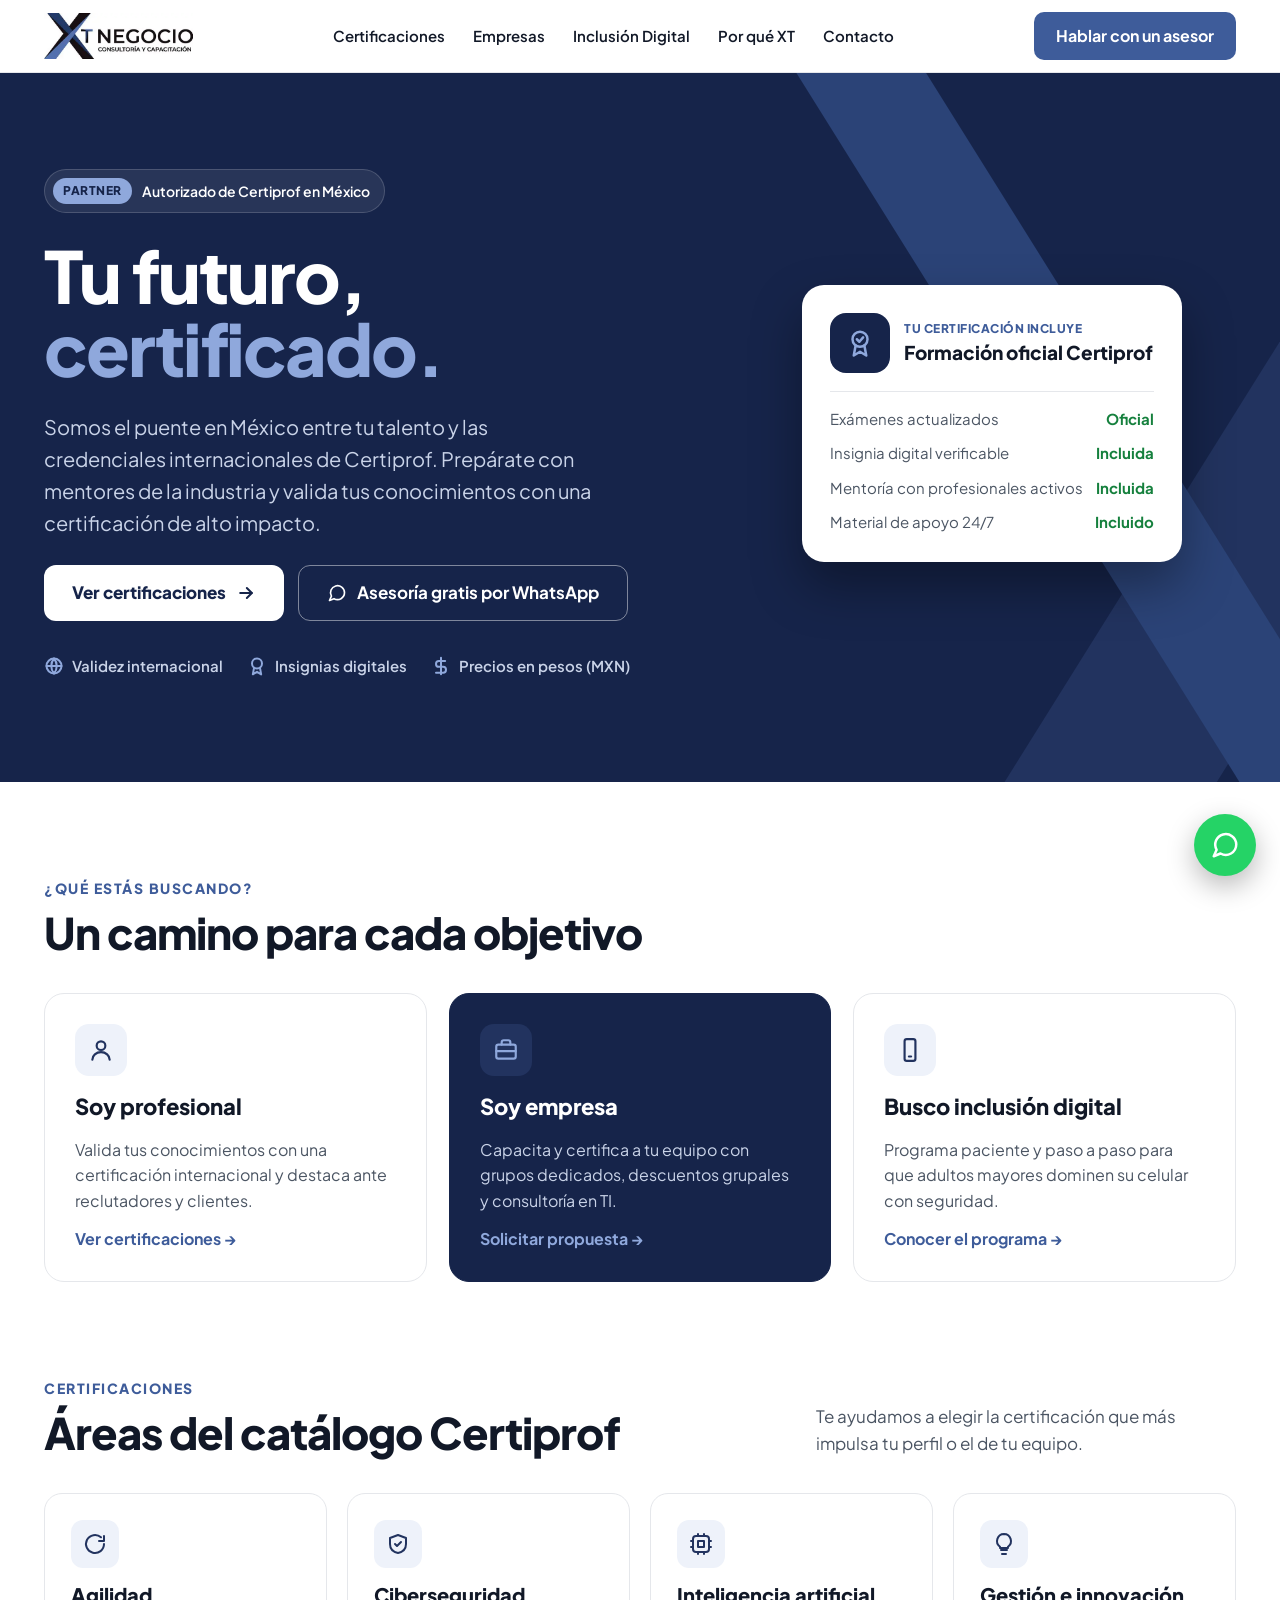
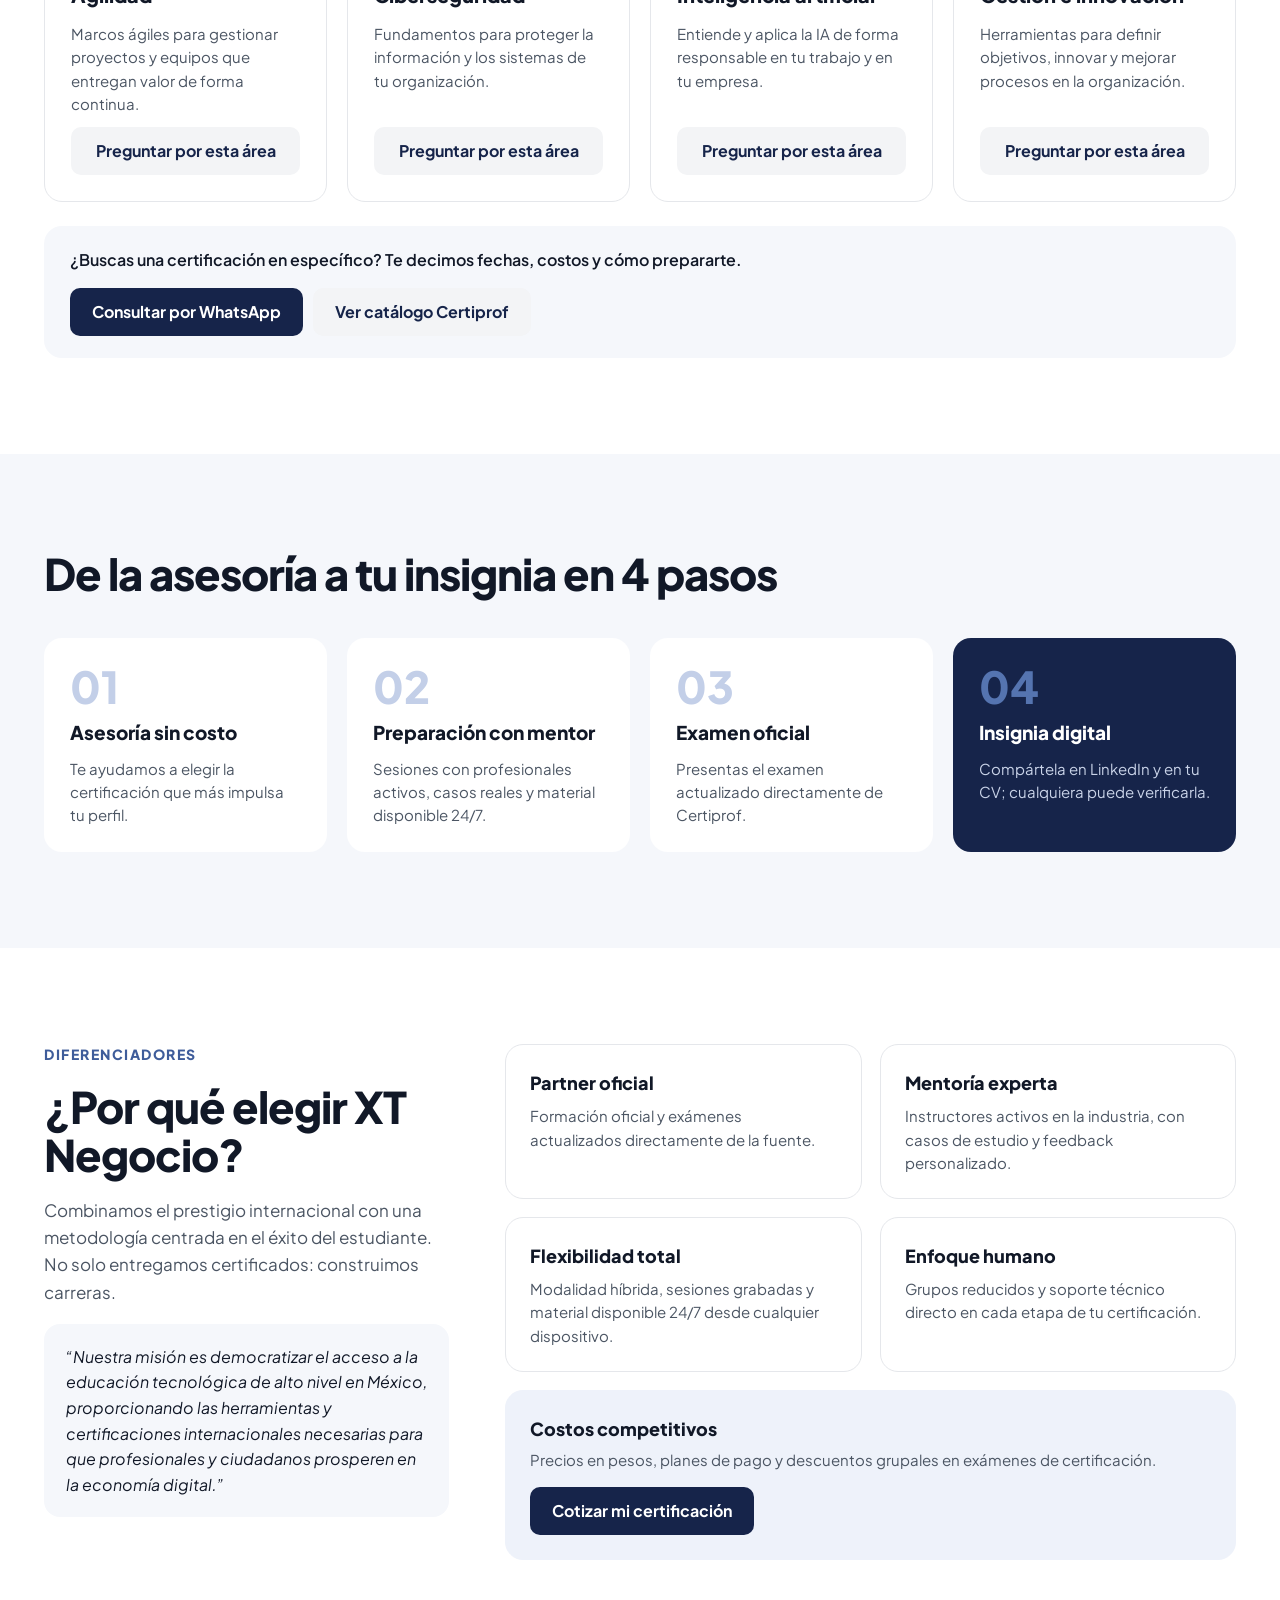
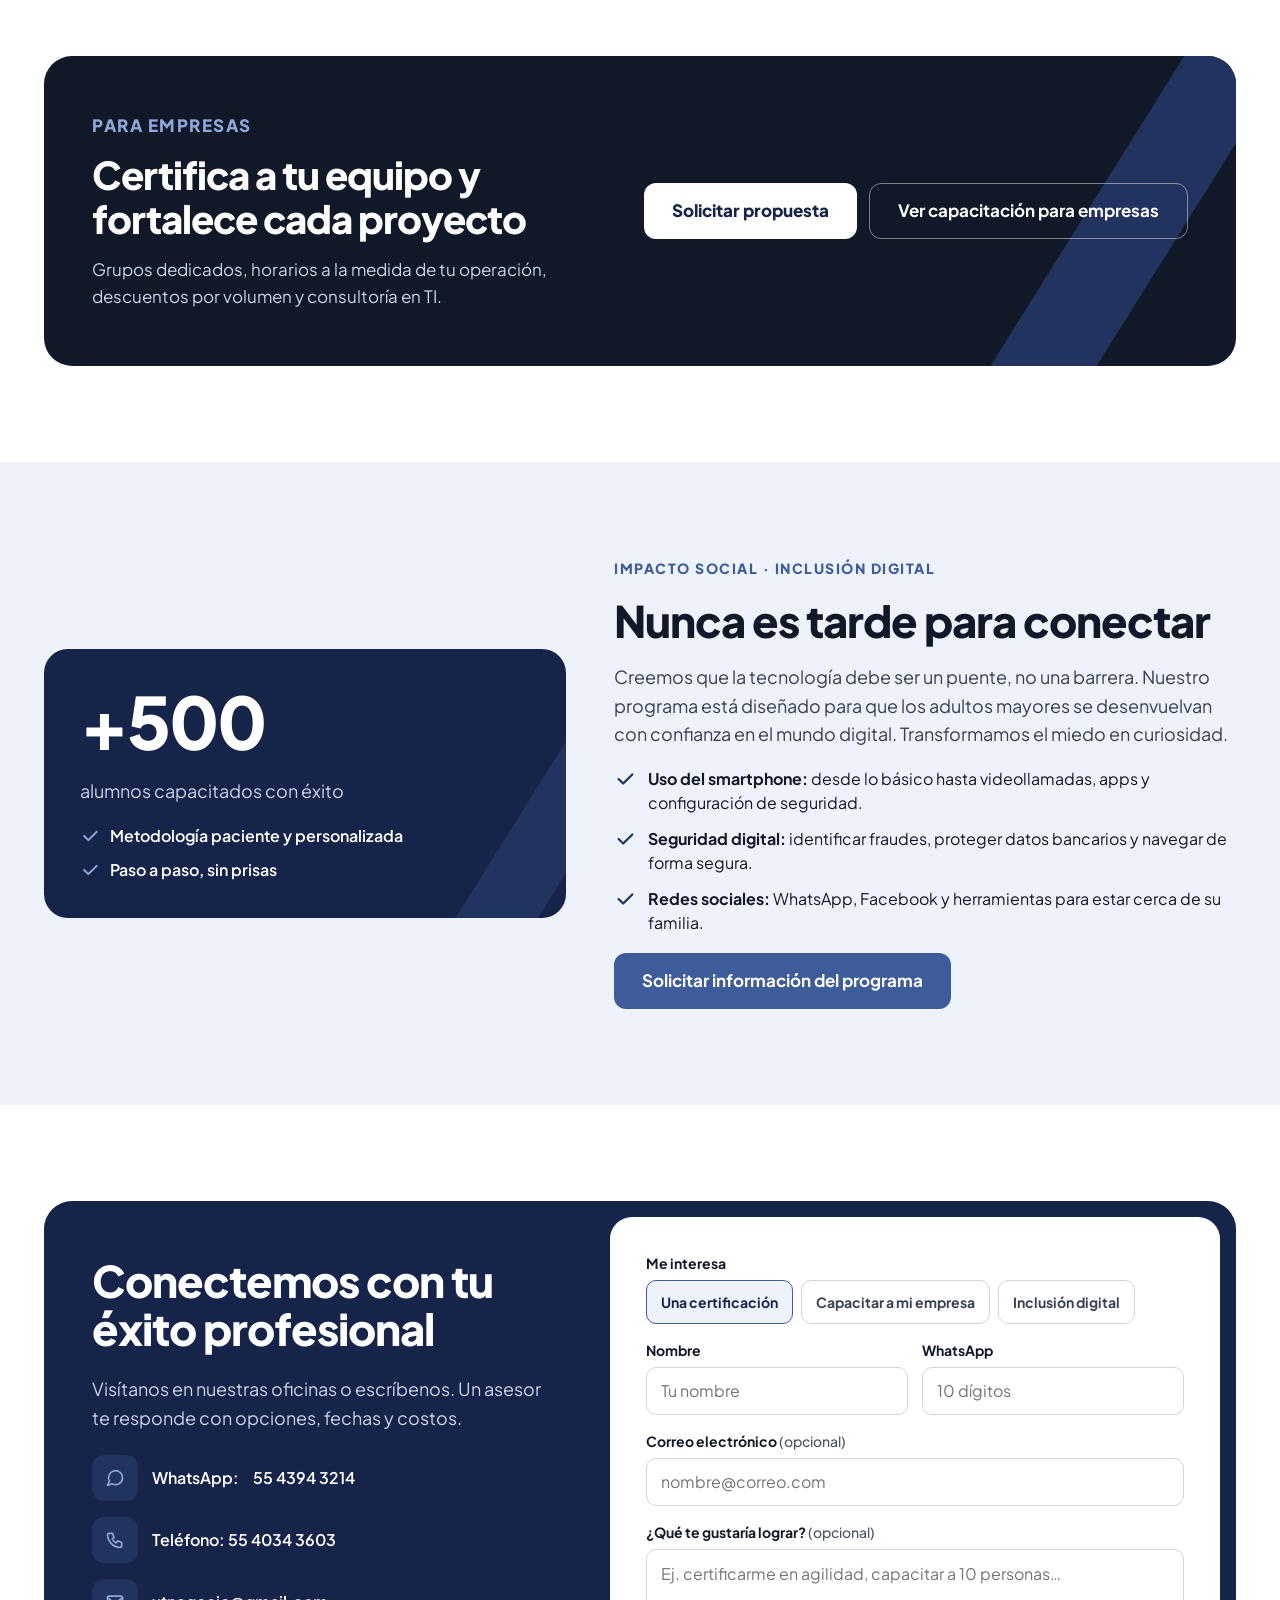
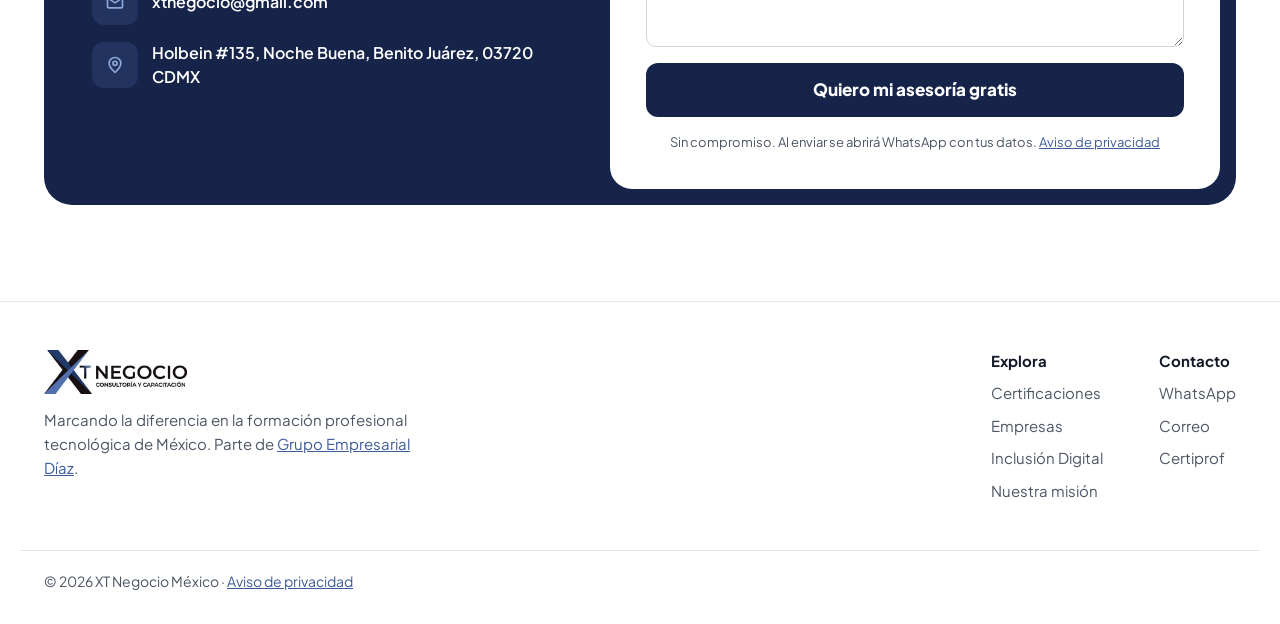
==== commit 20e548cb: "Agregar página Empresas con formulario de cotización por WhatsApp - Nueva empresas.html: grupos dedi" ====
--- a/index.html
+++ b/index.html
@@ -53,7 +53,7 @@
       <a class="brand" href="#inicio" aria-label="XT Negocio, inicio"><img src="img/logo-xtnegocio.png" alt="XT Negocio — Consultoría y Capacitación" width="474" height="146"></a>
       <nav class="main-nav" id="menu" aria-label="Principal">
         <a href="#certificaciones">Certificaciones</a>
-        <a href="#empresas">Empresas</a>
+        <a href="empresas.html">Empresas</a>
         <a href="#inclusion">Inclusión Digital</a>
         <a href="#ventajas">Por qué XT</a>
         <a href="#contacto">Contacto</a>
@@ -229,7 +229,10 @@
             <h2>Certifica a tu equipo y fortalece cada proyecto</h2>
             <p>Grupos dedicados, horarios a la medida de tu operación, descuentos por volumen y consultoría en TI.</p>
           </div>
-          <a class="btn btn-white btn-lg js-wa" href="#" data-msg="Hola XT Negocio, quiero una propuesta de capacitación y certificación para mi empresa.">Solicitar propuesta</a>
+          <div class="business-actions">
+            <a class="btn btn-white btn-lg js-wa" href="#" data-msg="Hola XT Negocio, quiero una propuesta de capacitación y certificación para mi empresa.">Solicitar propuesta</a>
+            <a class="btn btn-ghost-light btn-lg" href="empresas.html">Ver capacitación para empresas</a>
+          </div>
         </div>
       </div>
     </section>
@@ -328,7 +331,7 @@
         <div>
           <strong>Explora</strong>
           <a href="#certificaciones">Certificaciones</a>
-          <a href="#empresas">Empresas</a>
+          <a href="empresas.html">Empresas</a>
           <a href="#inclusion">Inclusión Digital</a>
           <a href="#ventajas">Nuestra misión</a>
         </div>
--- a/css/styles.css
+++ b/css/styles.css
@@ -253,3 +253,20 @@
   .mobile-bar .mb-cta { flex: 1.3; background: var(--navy); color: #fff; }
   body { padding-bottom: 78px; }
 }
+
+/* Página Empresas (empresas.html) */
+.main-nav a[aria-current="page"] { color: var(--steel); }
+.hero-sub .hero-inner { padding: 80px 24px 88px; }
+.hero-sub h1 { font-size: clamp(38px, 4.6vw, 62px); }
+.biz-areas { list-style: none; margin: 0; padding: 0; display: grid; grid-template-columns: repeat(auto-fit, minmax(240px, 1fr)); gap: 18px; }
+.biz-areas li { padding: 24px; border-radius: 18px; background: #fff; display: flex; flex-direction: column; gap: 8px; }
+.biz-areas strong { font-size: 19px; font-weight: 800; color: var(--navy); }
+.biz-areas span { font-size: 15px; line-height: 1.55; color: var(--muted); }
+.field select { min-height: 48px; padding: 0 14px; border-radius: 10px; border: 1.5px solid var(--field); font-size: 16px; color: var(--ink); background: #fff; }
+.field select:focus { border-color: var(--steel); outline: none; box-shadow: 0 0 0 3px rgba(62,92,154,.2); }
+.business-actions { position: relative; display: flex; flex-wrap: wrap; gap: 12px; }
+@media (max-width: 640px) {
+  .hero-sub .hero-inner { padding: 56px 20px 64px; }
+  .business-actions { width: 100%; }
+  .business-actions .btn { white-space: normal; text-align: center; }
+}
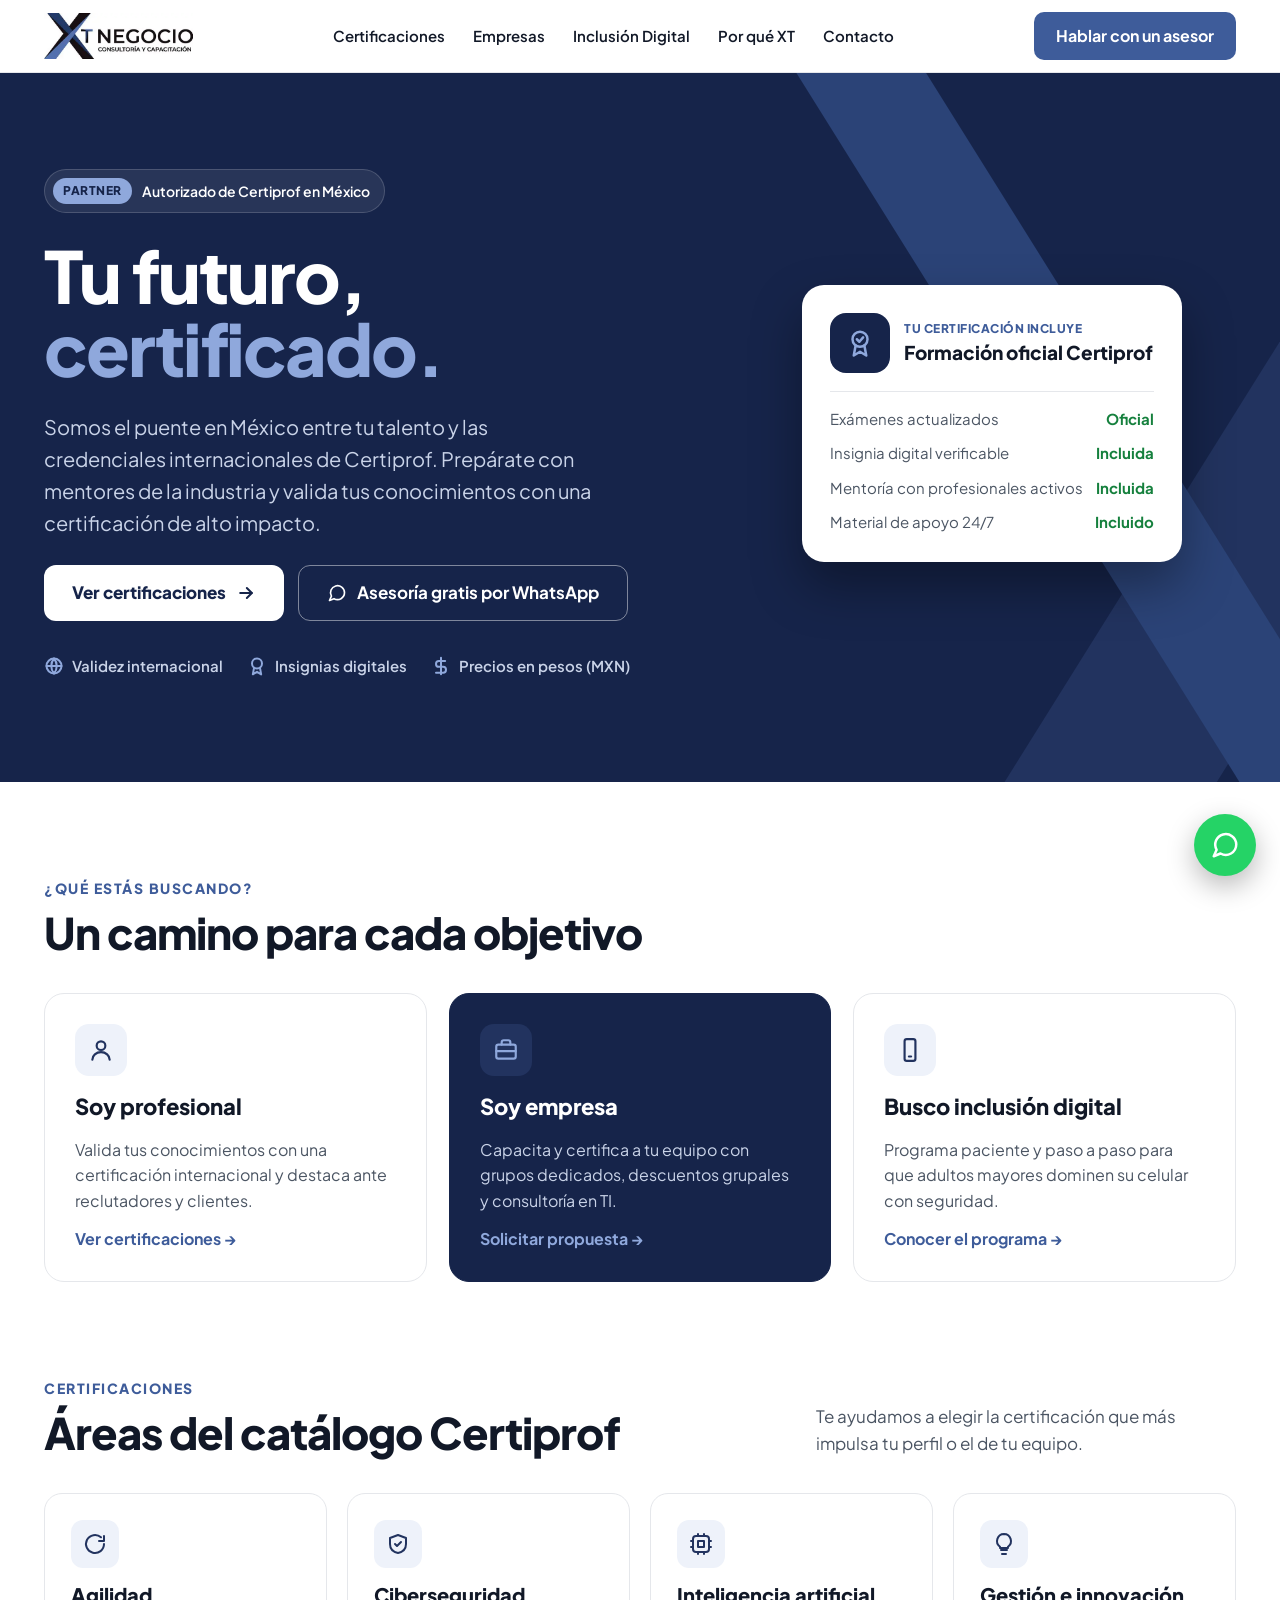
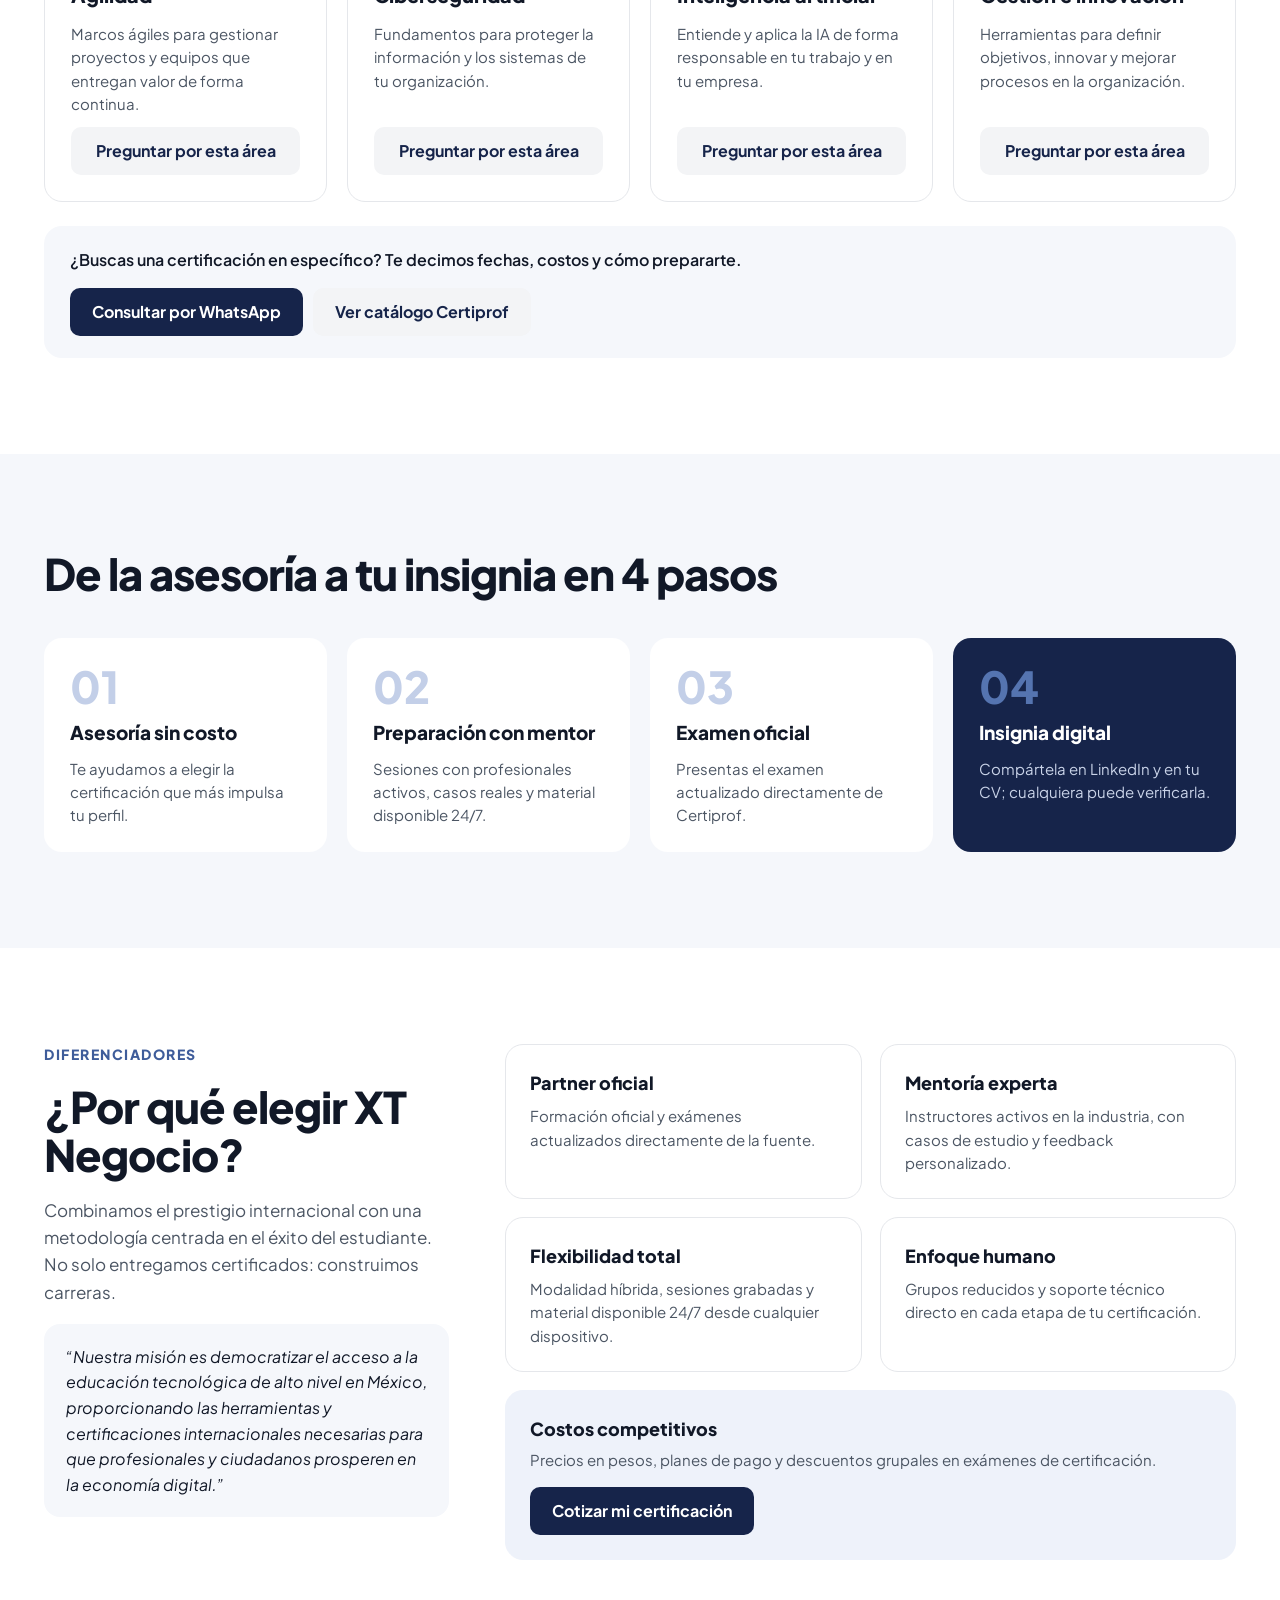
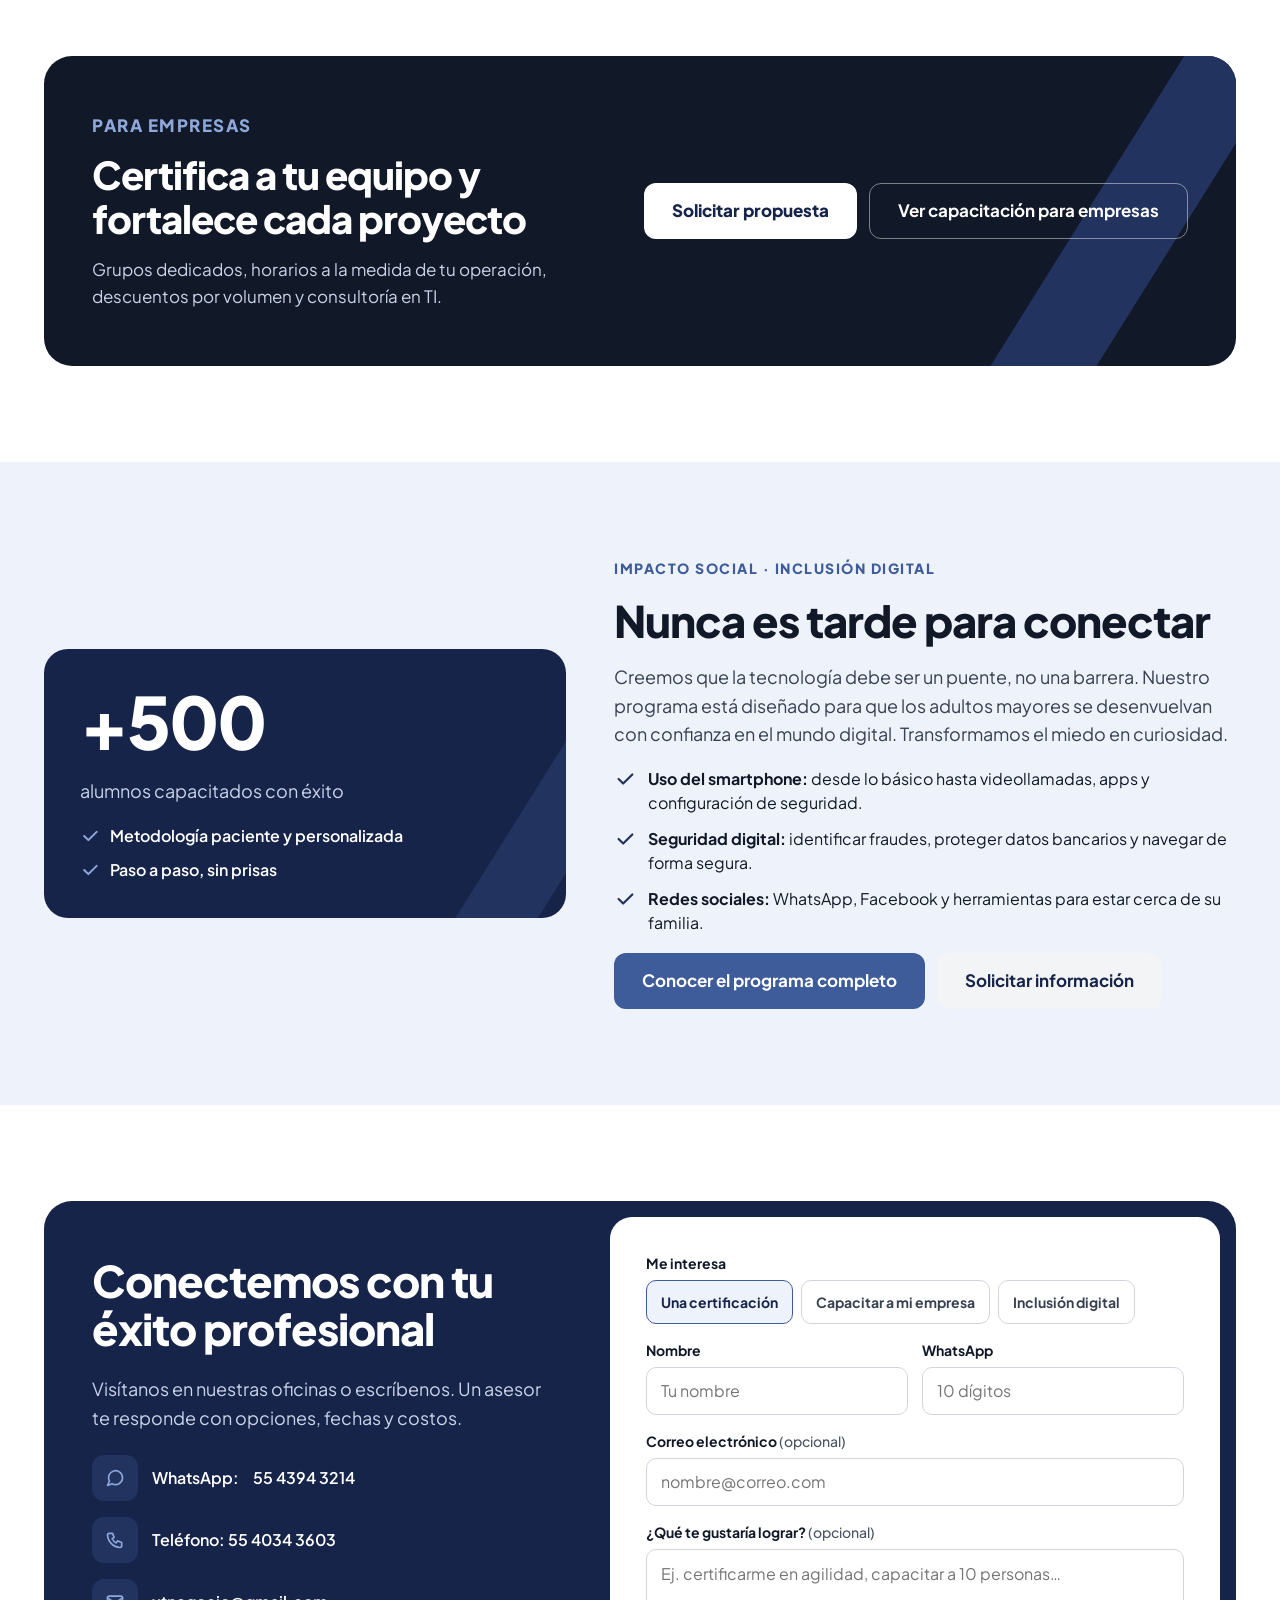
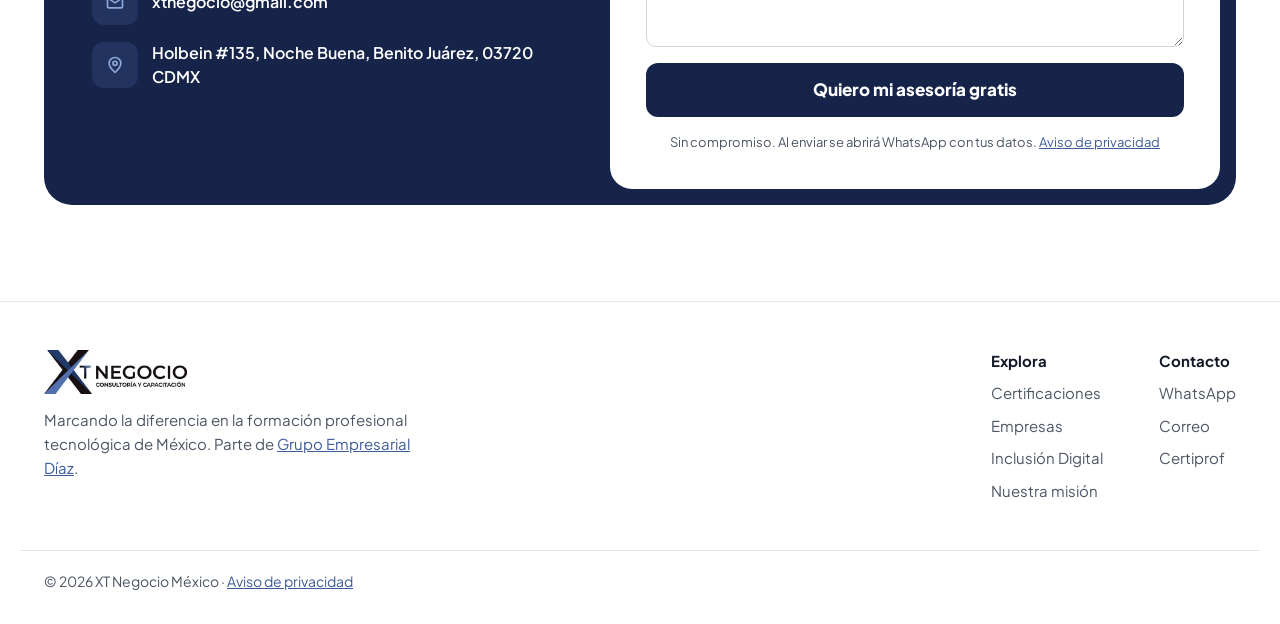
==== commit 72fef779: "Página completa de Inclusión Digital y bloque «También te puede interesar» - inclusion-digital.html " ====
--- a/index.html
+++ b/index.html
@@ -54,7 +54,7 @@
       <nav class="main-nav" id="menu" aria-label="Principal">
         <a href="#certificaciones">Certificaciones</a>
         <a href="empresas.html">Empresas</a>
-        <a href="#inclusion">Inclusión Digital</a>
+        <a href="inclusion-digital.html">Inclusión Digital</a>
         <a href="#ventajas">Por qué XT</a>
         <a href="#contacto">Contacto</a>
       </nav>
@@ -128,7 +128,7 @@
             <p>Capacita y certifica a tu equipo con grupos dedicados, descuentos grupales y consultoría en TI.</p>
             <span class="more">Solicitar propuesta →</span>
           </a>
-          <a class="path" href="#inclusion">
+          <a class="path" href="inclusion-digital.html">
             <span class="path-icon"><svg width="26" height="26" viewBox="0 0 24 24" fill="none" stroke="currentColor" stroke-width="2" stroke-linecap="round" stroke-linejoin="round" aria-hidden="true"><rect x="7" y="2" width="10" height="20" rx="2"/><path d="M11 18h2"/></svg></span>
             <h3>Busco inclusión digital</h3>
             <p>Programa paciente y paso a paso para que adultos mayores dominen su celular con seguridad.</p>
@@ -258,7 +258,10 @@
             <li><svg width="22" height="22" viewBox="0 0 24 24" fill="none" stroke="currentColor" stroke-width="2.4" stroke-linecap="round" stroke-linejoin="round" aria-hidden="true"><path d="m5 12 5 5L20 7"/></svg><span><strong>Seguridad digital:</strong> identificar fraudes, proteger datos bancarios y navegar de forma segura.</span></li>
             <li><svg width="22" height="22" viewBox="0 0 24 24" fill="none" stroke="currentColor" stroke-width="2.4" stroke-linecap="round" stroke-linejoin="round" aria-hidden="true"><path d="m5 12 5 5L20 7"/></svg><span><strong>Redes sociales:</strong> WhatsApp, Facebook y herramientas para estar cerca de su familia.</span></li>
           </ul>
-          <a class="btn btn-steel btn-lg js-wa" href="#" data-msg="Hola XT Negocio, quiero información del programa de Inclusión Digital.">Solicitar información del programa</a>
+          <div class="inc-home-ctas">
+            <a class="btn btn-steel btn-lg" href="inclusion-digital.html">Conocer el programa completo</a>
+            <a class="btn btn-soft btn-lg js-wa" href="#" data-msg="Hola XT Negocio, quiero información del programa de Inclusión Digital.">Solicitar información</a>
+          </div>
         </div>
       </div>
     </section>
@@ -332,7 +335,7 @@
           <strong>Explora</strong>
           <a href="#certificaciones">Certificaciones</a>
           <a href="empresas.html">Empresas</a>
-          <a href="#inclusion">Inclusión Digital</a>
+          <a href="inclusion-digital.html">Inclusión Digital</a>
           <a href="#ventajas">Nuestra misión</a>
         </div>
         <div>
--- a/css/styles.css
+++ b/css/styles.css
@@ -270,3 +270,31 @@
   .business-actions { width: 100%; }
   .business-actions .btn { white-space: normal; text-align: center; }
 }
+
+/* Página de inclusión digital (inclusion-digital.html) */
+.inc-topics { grid-template-columns: repeat(auto-fit, minmax(260px, 1fr)); }
+.inc-family { flex-wrap: wrap; }
+.inc-family .business-copy h2 { color: #fff; }
+.inc-family-checks li { color: var(--on-dark); }
+.inc-family-checks svg { color: var(--steel-light); }
+.inc-fieldset { border: 0; margin: 0; padding: 0; min-width: 0; }
+.inc-fieldset legend { font-weight: 700; font-size: 14px; padding: 0; margin-bottom: 6px; }
+.inc-options { display: flex; flex-wrap: wrap; gap: 8px; }
+.inc-option { display: inline-flex; align-items: center; gap: 10px; min-height: 44px; padding: 8px 14px; border-radius: 10px; border: 1.5px solid var(--field); background: #fff; color: #374151; font-weight: 700; font-size: 14px; cursor: pointer; }
+.inc-option input { width: 20px; height: 20px; margin: 0; accent-color: var(--steel); flex: none; }
+.inc-option:has(input:checked) { background: var(--soft-2); border-color: var(--steel); color: var(--navy); }
+.inc-option:focus-within { box-shadow: 0 0 0 3px rgba(62,92,154,.25); }
+.field[hidden] { display: none; }
+.inc-home-ctas { display: flex; flex-wrap: wrap; gap: 12px; }
+@media (max-width: 640px) { .inc-home-ctas .btn { width: 100%; white-space: normal; text-align: center; } }
+
+/* Bloque "También te puede interesar" (páginas internas) */
+.related { padding-top: 0; }
+.related h2 { margin-bottom: 28px; }
+.related-grid { list-style: none; margin: 0; padding: 0; display: grid; grid-template-columns: repeat(auto-fit, minmax(260px, 1fr)); gap: 20px; }
+.related-card { height: 100%; display: flex; flex-direction: column; gap: 8px; padding: 26px; border-radius: 18px; border: 1.5px solid var(--line); background: #fff; color: var(--ink); text-decoration: none; transition: border-color .15s ease, transform .15s ease; }
+.related-card:hover, .related-card:focus-visible { border-color: var(--steel); color: var(--ink); transform: translateY(-2px); }
+.related-kicker { font-weight: 800; font-size: 13px; letter-spacing: 1.2px; text-transform: uppercase; color: var(--steel); }
+.related-card strong { font-size: 20px; font-weight: 800; }
+.related-text { color: var(--muted); font-size: 15px; line-height: 1.55; flex: 1; }
+.related-go { display: inline-flex; align-items: center; gap: 8px; min-height: 44px; font-weight: 700; color: var(--steel); }
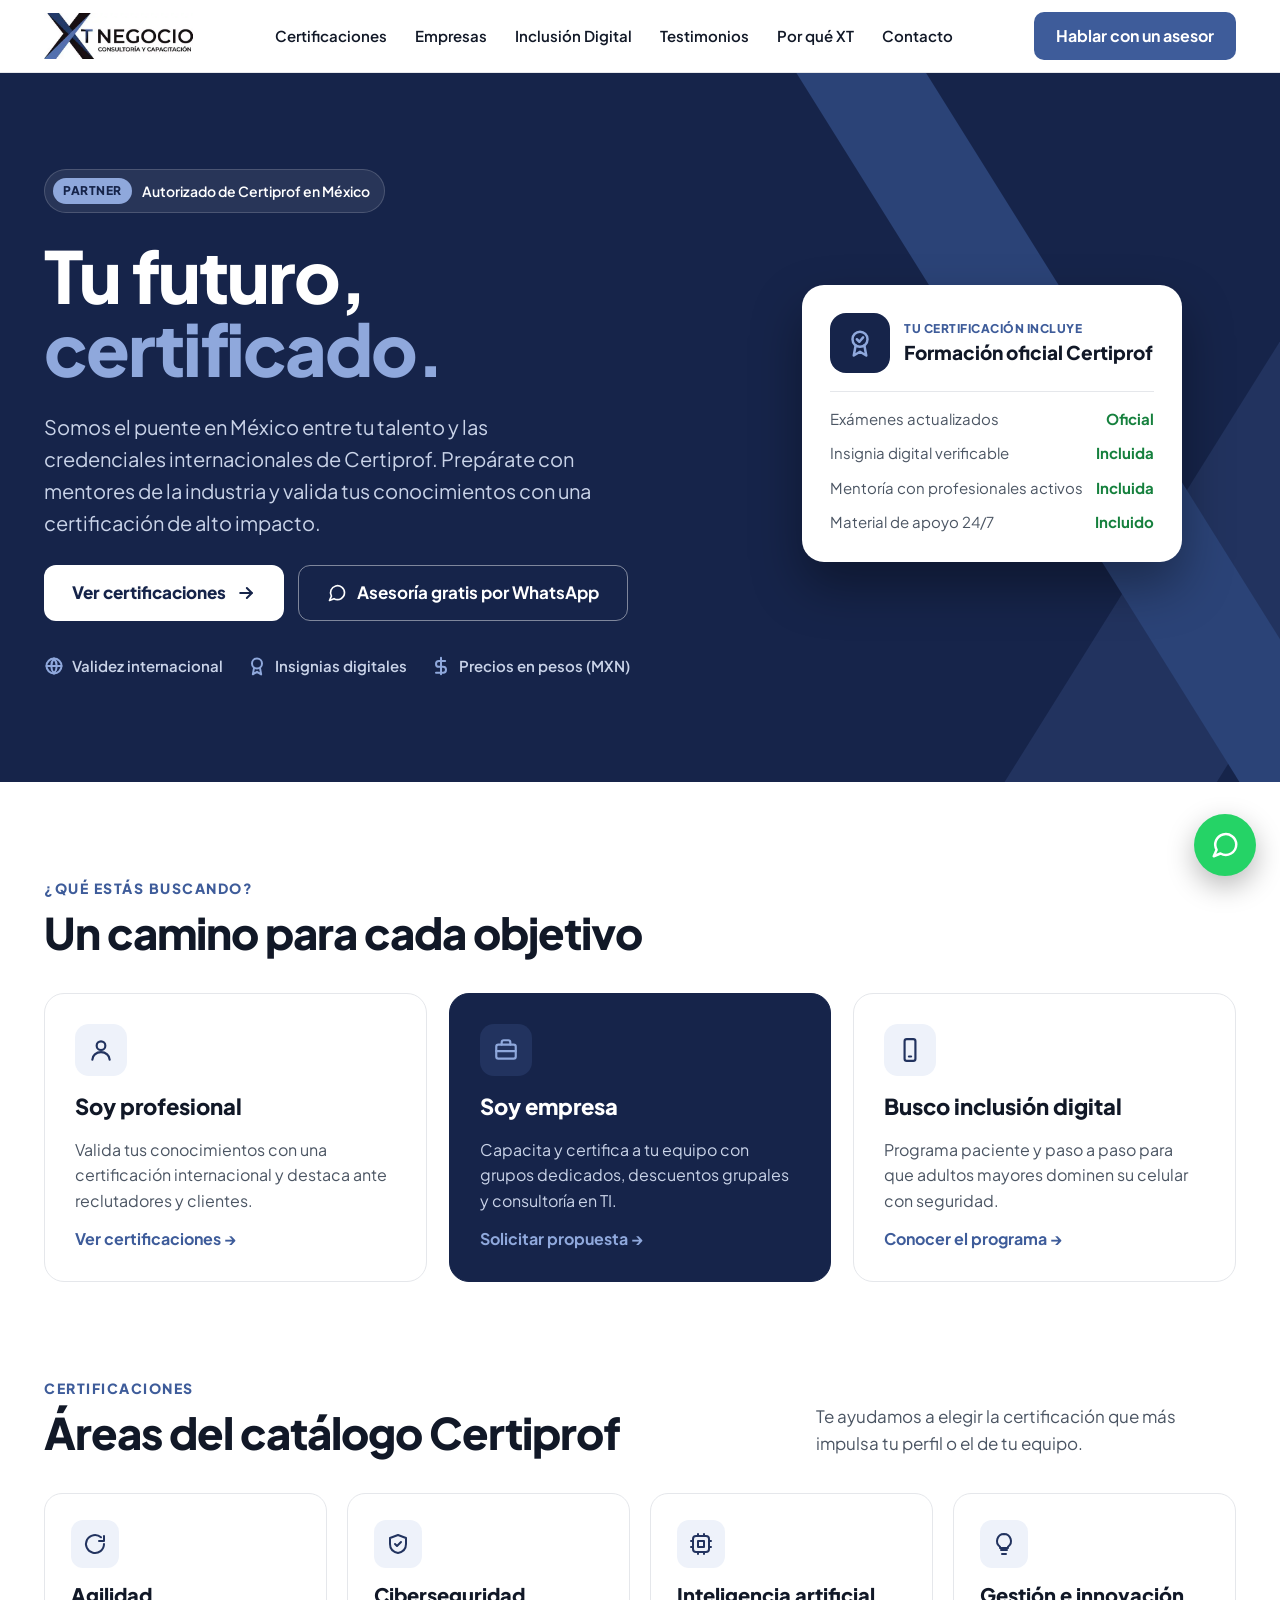
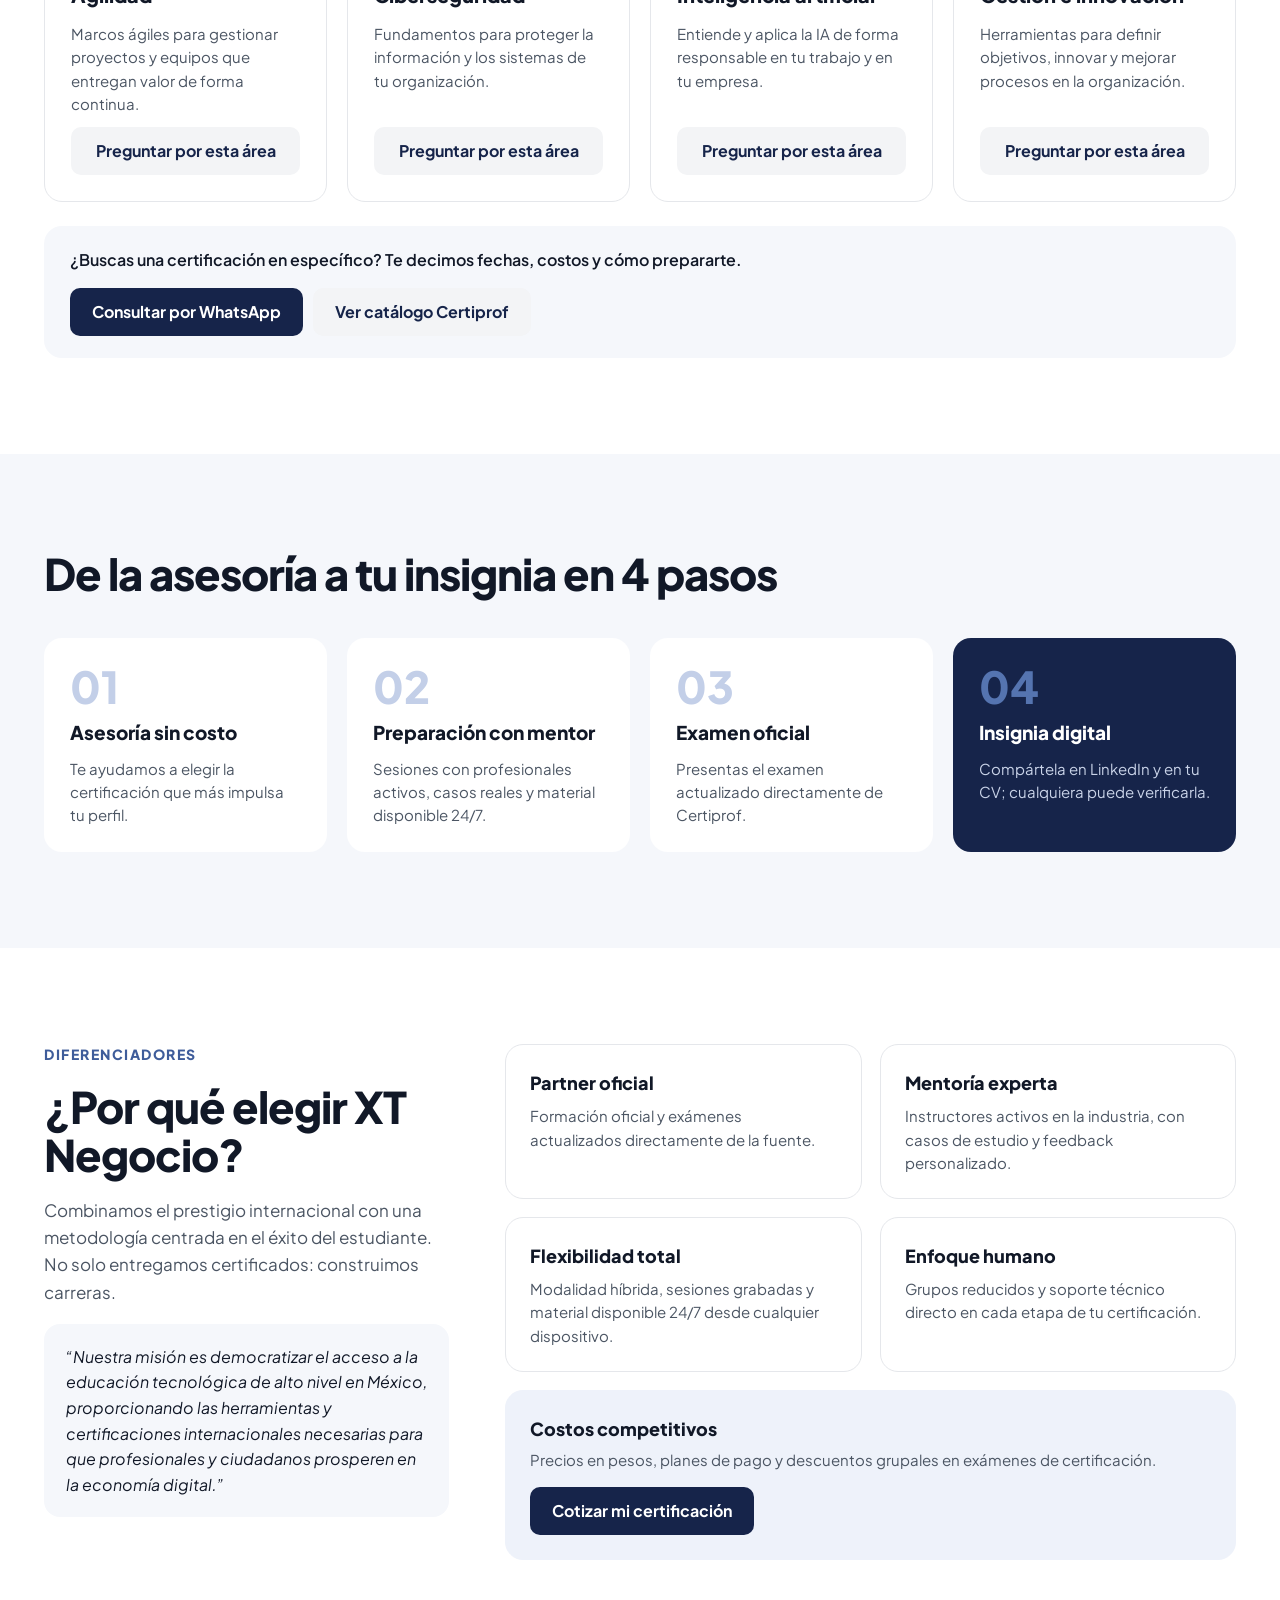
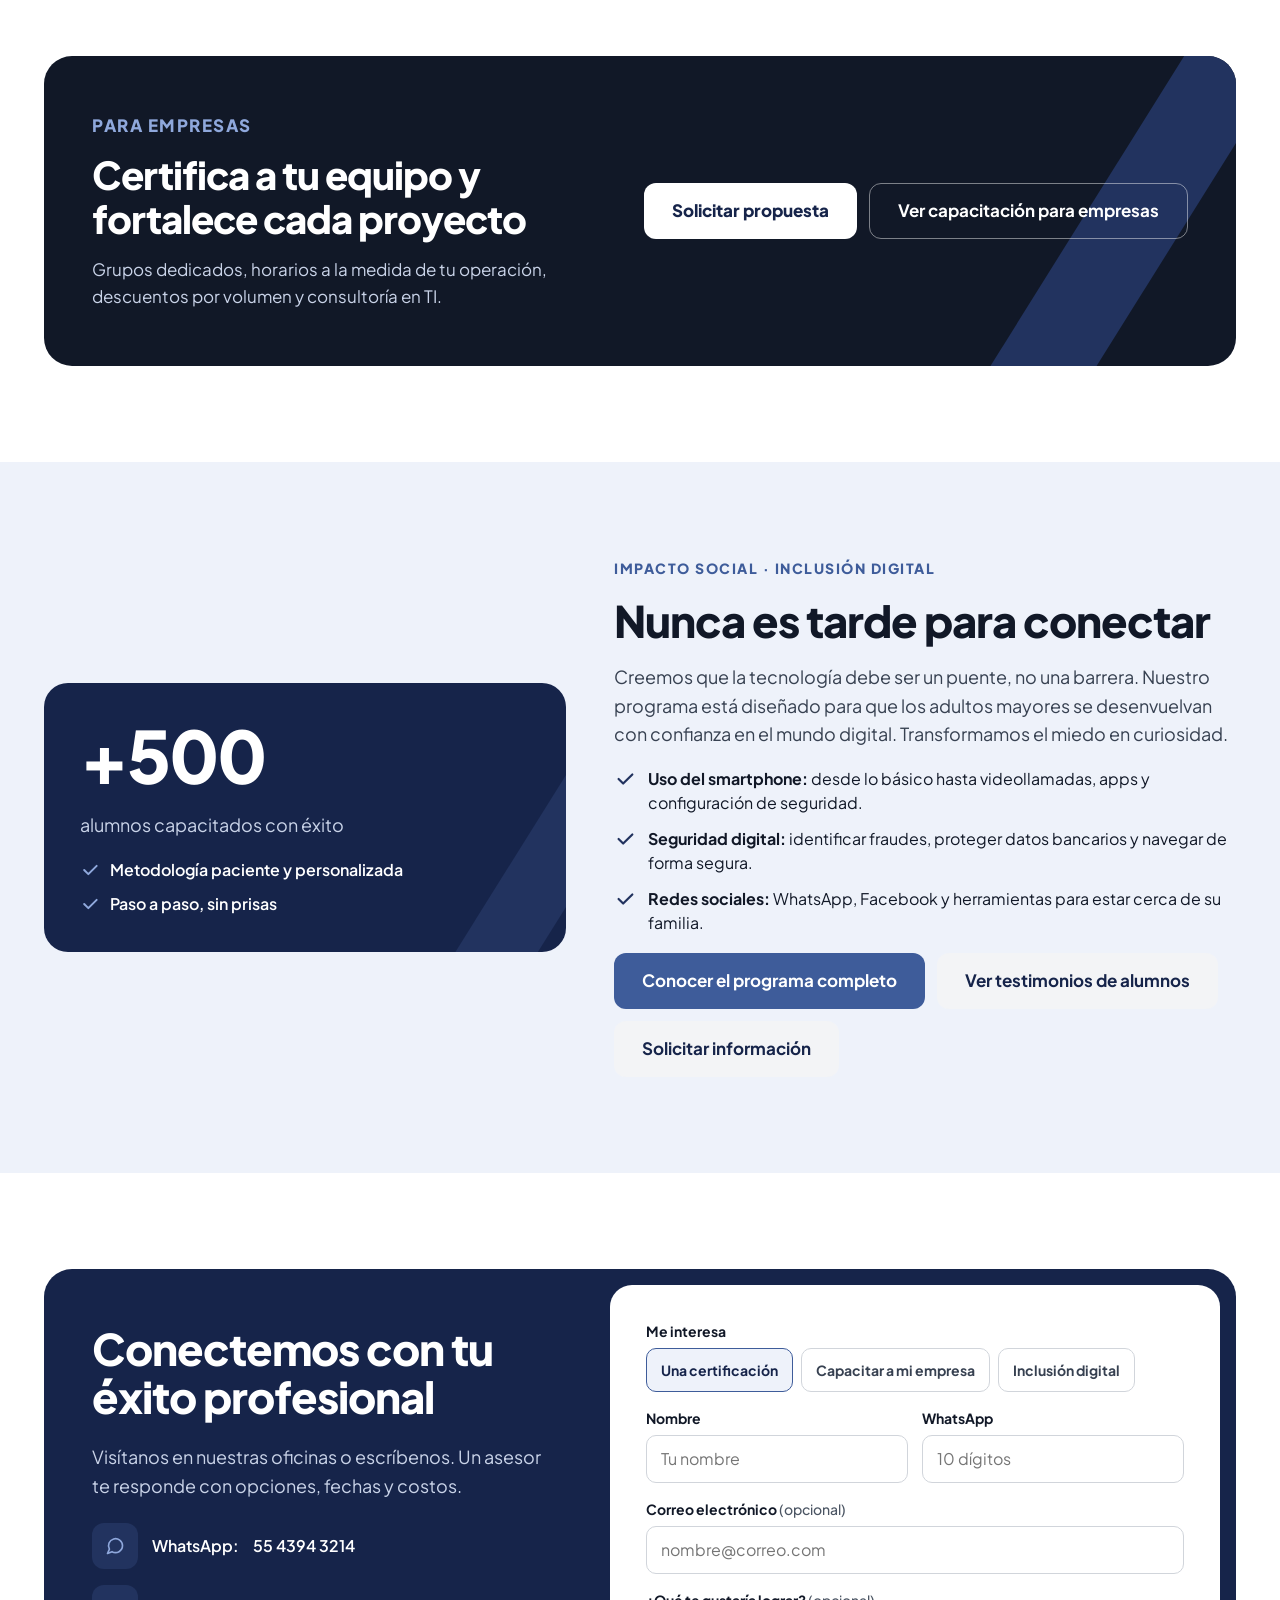
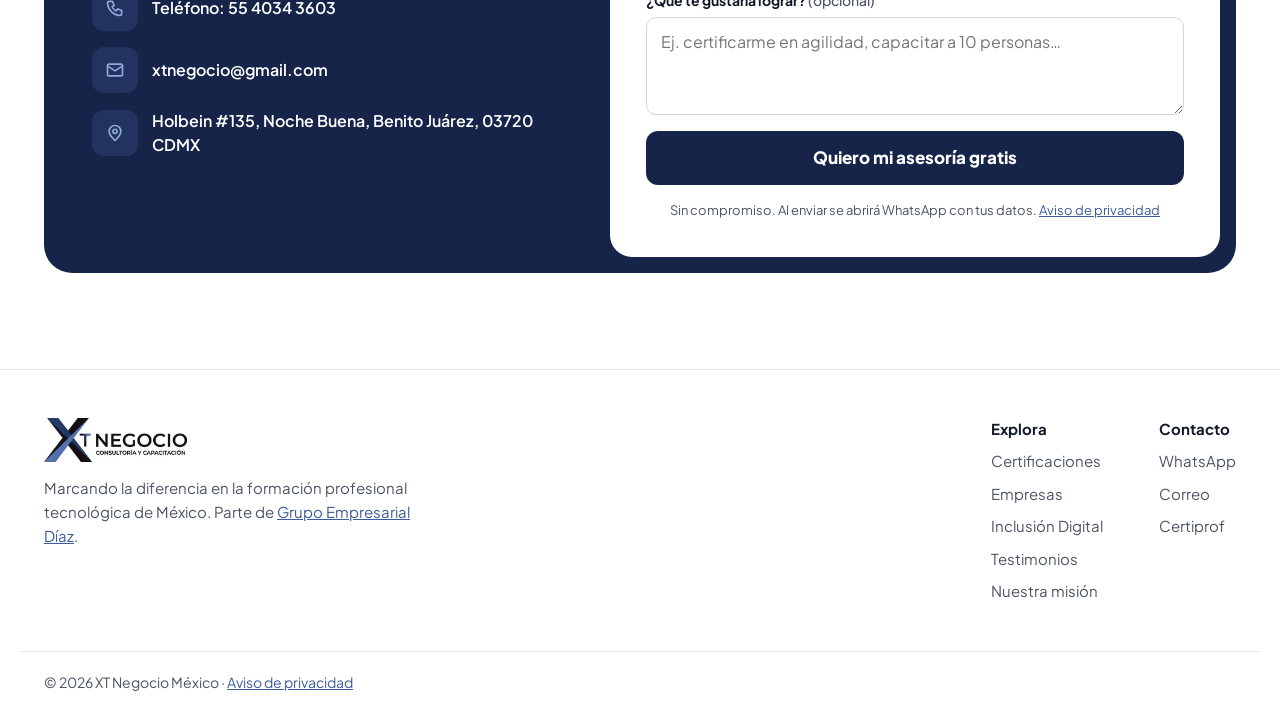
==== commit 91724a84: "Agregar página de testimonios con fotos y videos de alumnos - testimonios.html: 18 fotos (clases y e" ====
--- a/index.html
+++ b/index.html
@@ -21,7 +21,7 @@
   <link rel="preconnect" href="https://fonts.googleapis.com">
   <link rel="preconnect" href="https://fonts.gstatic.com" crossorigin>
   <link href="https://fonts.googleapis.com/css2?family=Plus+Jakarta+Sans:wght@400;500;600;700;800&display=swap" rel="stylesheet">
-  <link rel="stylesheet" href="css/styles.css">
+  <link rel="stylesheet" href="css/styles.css?v=20261119c">
 
   <script type="application/ld+json">
   {
@@ -55,6 +55,7 @@
         <a href="#certificaciones">Certificaciones</a>
         <a href="empresas.html">Empresas</a>
         <a href="inclusion-digital.html">Inclusión Digital</a>
+        <a href="testimonios.html">Testimonios</a>
         <a href="#ventajas">Por qué XT</a>
         <a href="#contacto">Contacto</a>
       </nav>
@@ -260,6 +261,7 @@
           </ul>
           <div class="inc-home-ctas">
             <a class="btn btn-steel btn-lg" href="inclusion-digital.html">Conocer el programa completo</a>
+            <a class="btn btn-soft btn-lg" href="testimonios.html">Ver testimonios de alumnos</a>
             <a class="btn btn-soft btn-lg js-wa" href="#" data-msg="Hola XT Negocio, quiero información del programa de Inclusión Digital.">Solicitar información</a>
           </div>
         </div>
@@ -336,6 +338,7 @@
           <a href="#certificaciones">Certificaciones</a>
           <a href="empresas.html">Empresas</a>
           <a href="inclusion-digital.html">Inclusión Digital</a>
+          <a href="testimonios.html">Testimonios</a>
           <a href="#ventajas">Nuestra misión</a>
         </div>
         <div>
@@ -360,6 +363,6 @@
   </div>
 
   <script src="js/config.js"></script>
-  <script src="js/main.js"></script>
+  <script src="js/main.js?v=20261119c"></script>
 </body>
 </html>
--- a/css/styles.css
+++ b/css/styles.css
@@ -298,3 +298,37 @@
 .related-card strong { font-size: 20px; font-weight: 800; }
 .related-text { color: var(--muted); font-size: 15px; line-height: 1.55; flex: 1; }
 .related-go { display: inline-flex; align-items: center; gap: 8px; min-height: 44px; font-weight: 700; color: var(--steel); }
+
+/* Página de testimonios (testimonios.html) */
+.gallery { list-style: none; margin: 0; padding: 0; display: grid; grid-template-columns: repeat(auto-fill, minmax(min(100%, 240px), 1fr)); gap: 18px; }
+.gallery-item { display: flex; flex-direction: column; gap: 10px; min-width: 0; }
+.gallery-btn { display: block; width: 100%; padding: 0; border: 0; border-radius: 16px; overflow: hidden; background: var(--soft-2); cursor: zoom-in; aspect-ratio: 3 / 4; }
+.gallery-btn img { width: 100%; height: 100%; object-fit: cover; transition: transform .25s ease; }
+.gallery-btn:hover img, .gallery-btn:focus-visible img { transform: scale(1.03); }
+.gallery-btn:focus-visible { outline: 3px solid var(--steel); outline-offset: 3px; }
+@media (min-width: 600px) { .gallery-item.wide { grid-column: span 2; } .gallery-item.wide .gallery-btn { aspect-ratio: 3 / 2; } }
+.gallery-cap { font-size: 14px; line-height: 1.45; color: var(--muted); }
+.video-grid { list-style: none; margin: 0; padding: 0; display: grid; grid-template-columns: repeat(auto-fill, minmax(min(100%, 220px), 1fr)); gap: 18px; }
+.video-item { display: flex; flex-direction: column; gap: 10px; min-width: 0; }
+.video-item video { width: 100%; height: auto; aspect-ratio: 9 / 16; object-fit: cover; border-radius: 16px; background: var(--navy); display: block; }
+
+/* Visor de fotos */
+.lightbox { width: 100vw; height: 100vh; max-width: none; max-height: none; margin: 0; padding: 0; border: 0; background: rgba(10, 16, 32, .94); color: #fff; }
+.lightbox::backdrop { background: rgba(10, 16, 32, .6); }
+.lightbox[open] { display: flex; align-items: center; justify-content: center; }
+.lightbox-figure { margin: 0; padding: 64px 72px 24px; display: flex; flex-direction: column; align-items: center; gap: 14px; max-width: 100%; max-height: 100%; }
+.lightbox-figure img { max-width: 100%; max-height: calc(100vh - 150px); width: auto; height: auto; border-radius: 12px; object-fit: contain; }
+.lightbox-figure figcaption { font-size: 15px; color: var(--on-dark); text-align: center; max-width: 640px; }
+.lightbox-btn { position: absolute; width: 52px; height: 52px; border-radius: 50%; border: 1.5px solid rgba(255,255,255,.35); background: rgba(255,255,255,.08); color: #fff; display: flex; align-items: center; justify-content: center; cursor: pointer; }
+.lightbox-btn:hover, .lightbox-btn:focus-visible { background: rgba(255,255,255,.2); }
+.lightbox-btn .icon { width: 24px; height: 24px; }
+.lightbox-close { top: 16px; right: 16px; }
+.lightbox-prev { left: 16px; top: 50%; transform: translateY(-50%); }
+.lightbox-next { right: 16px; top: 50%; transform: translateY(-50%); }
+@media (max-width: 640px) {
+  .lightbox-figure { padding: 72px 12px 96px; }
+  .lightbox-figure img { max-height: calc(100vh - 220px); }
+  .lightbox-prev, .lightbox-next { top: auto; bottom: 24px; transform: none; }
+  .lightbox-prev { left: calc(50% - 64px); }
+  .lightbox-next { right: calc(50% - 64px); }
+}
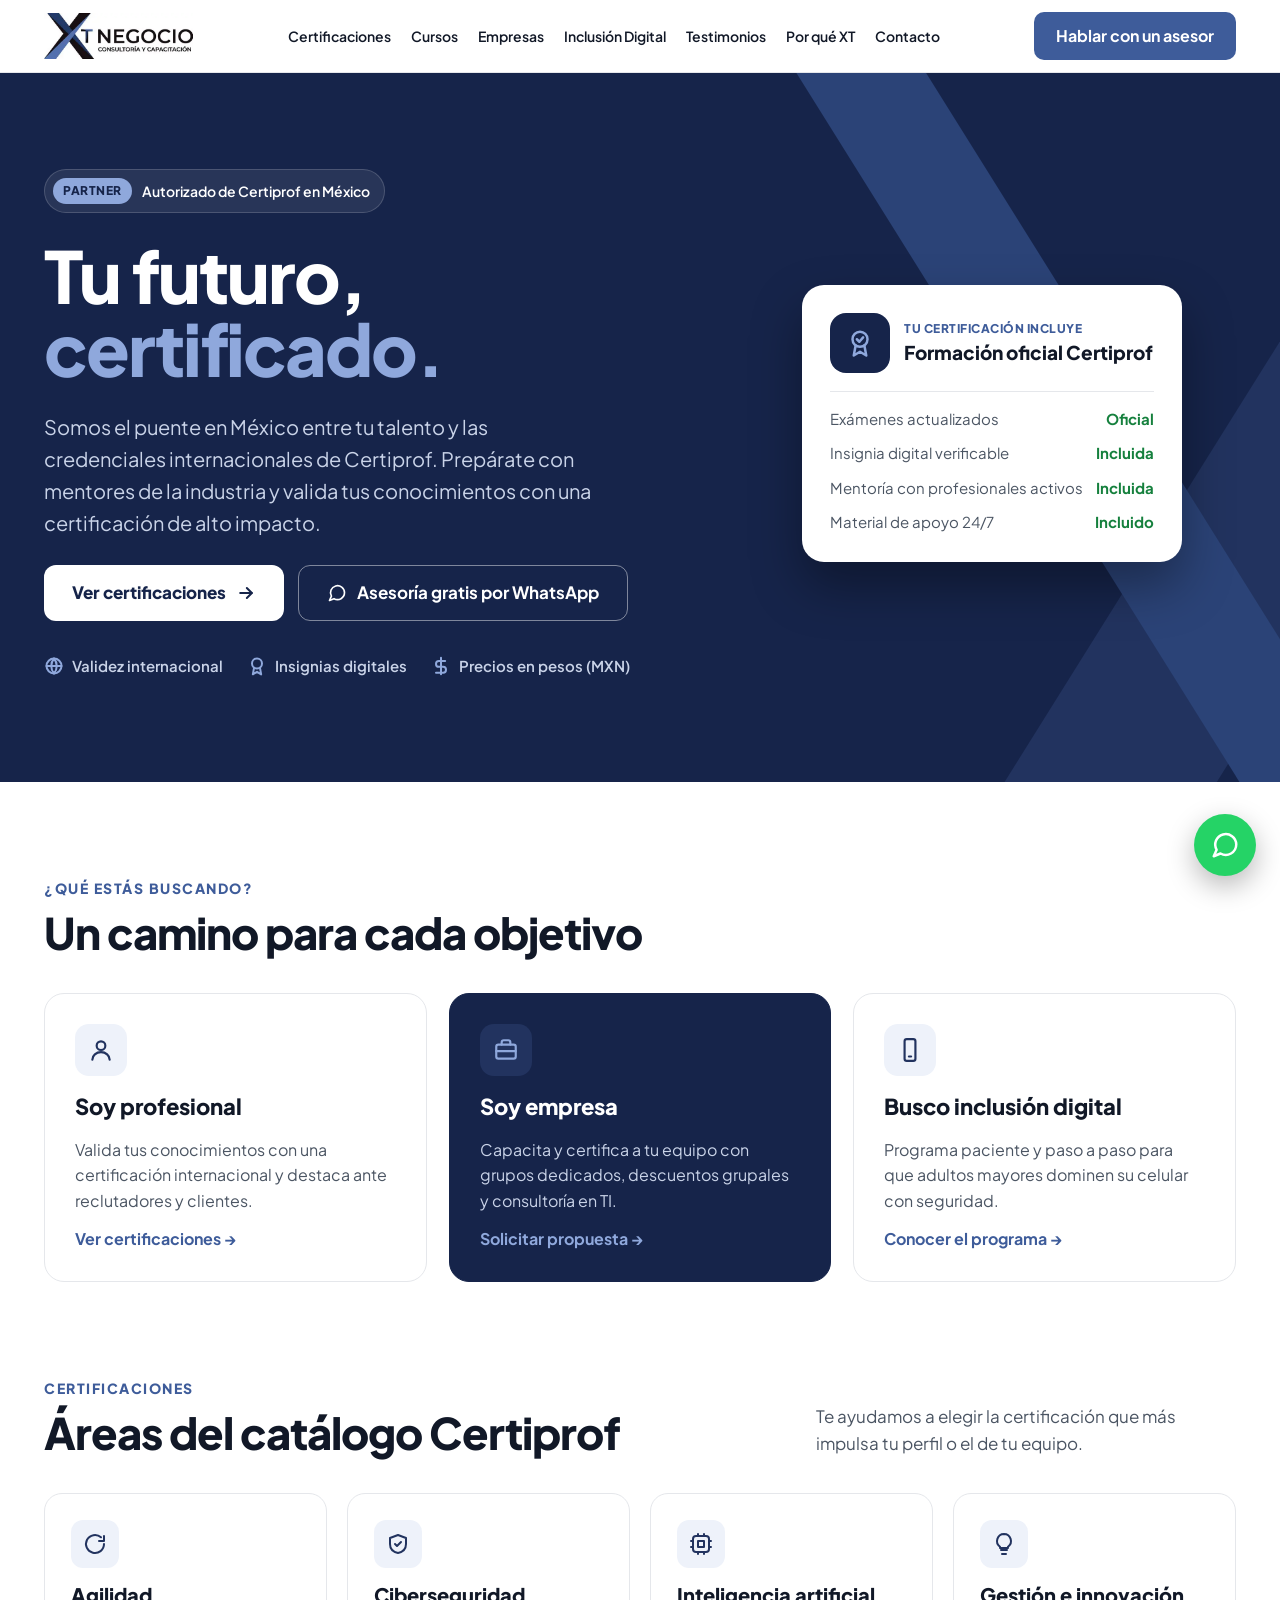
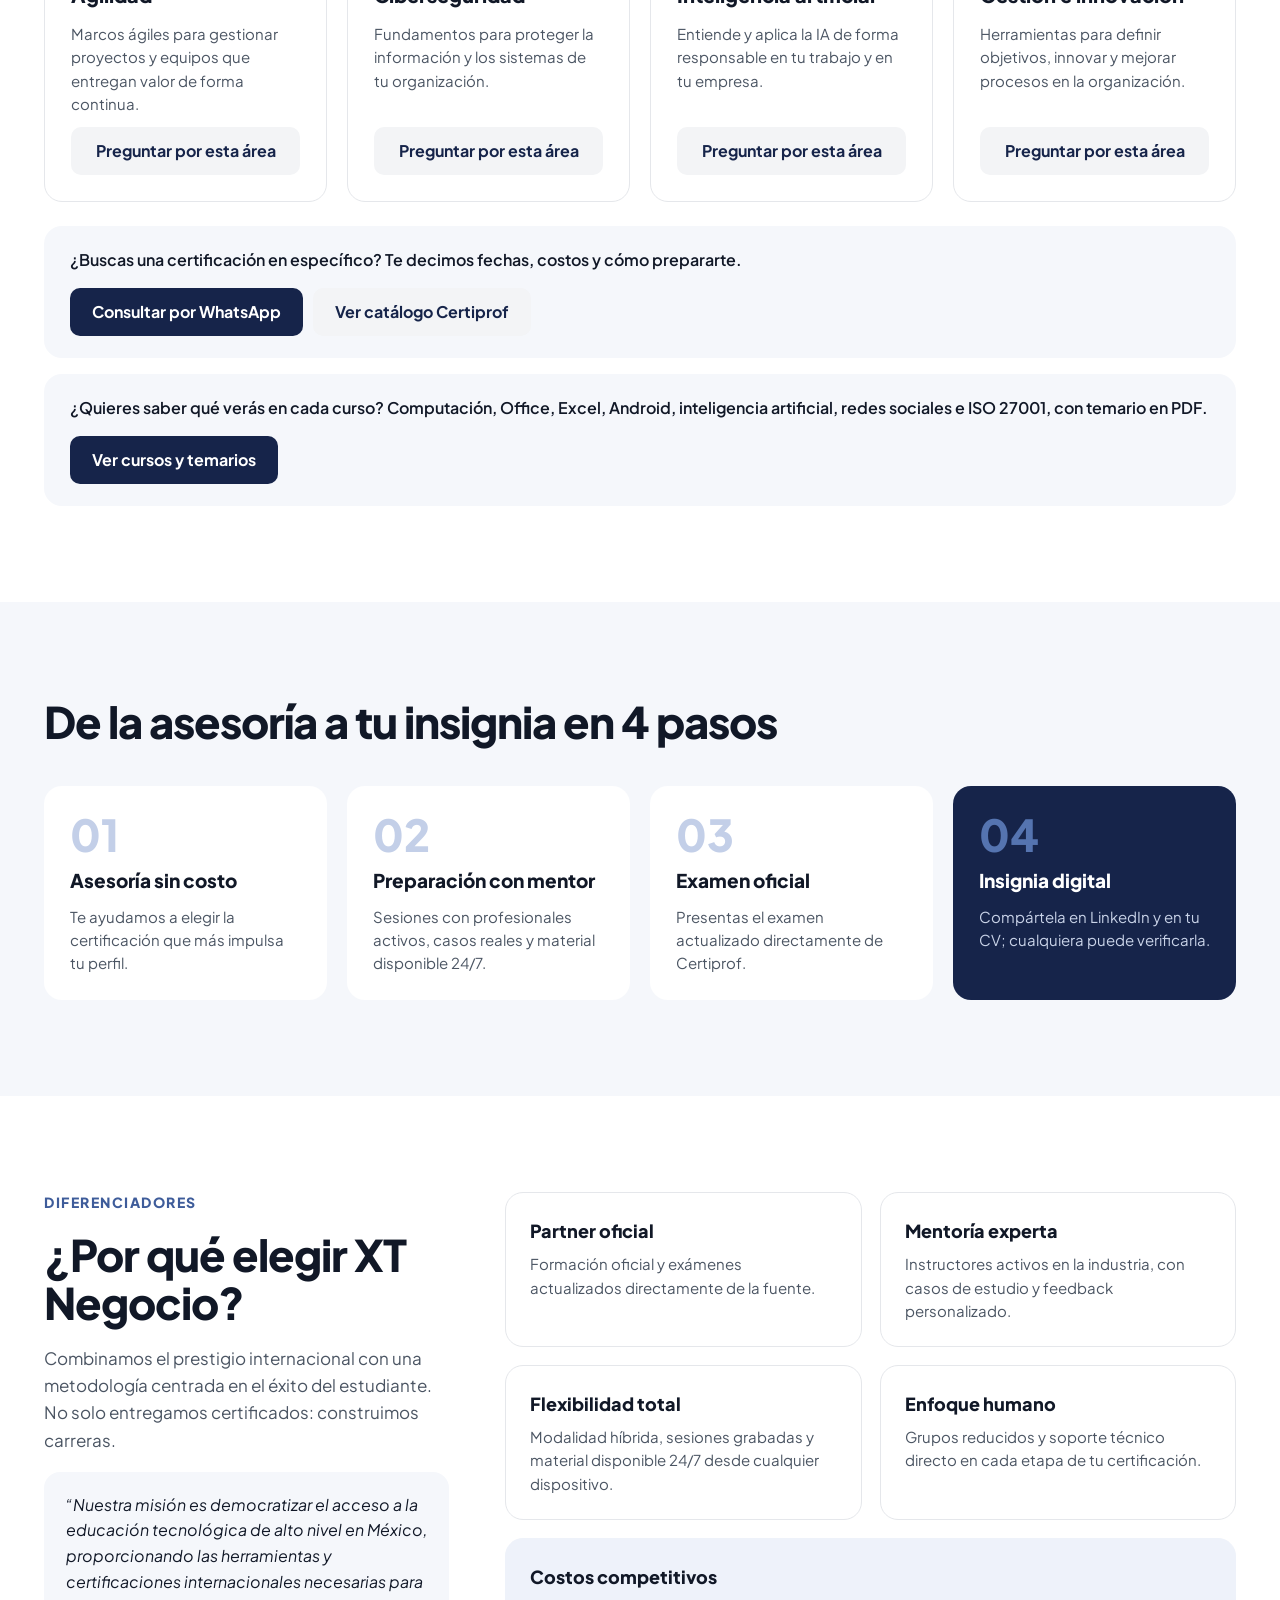
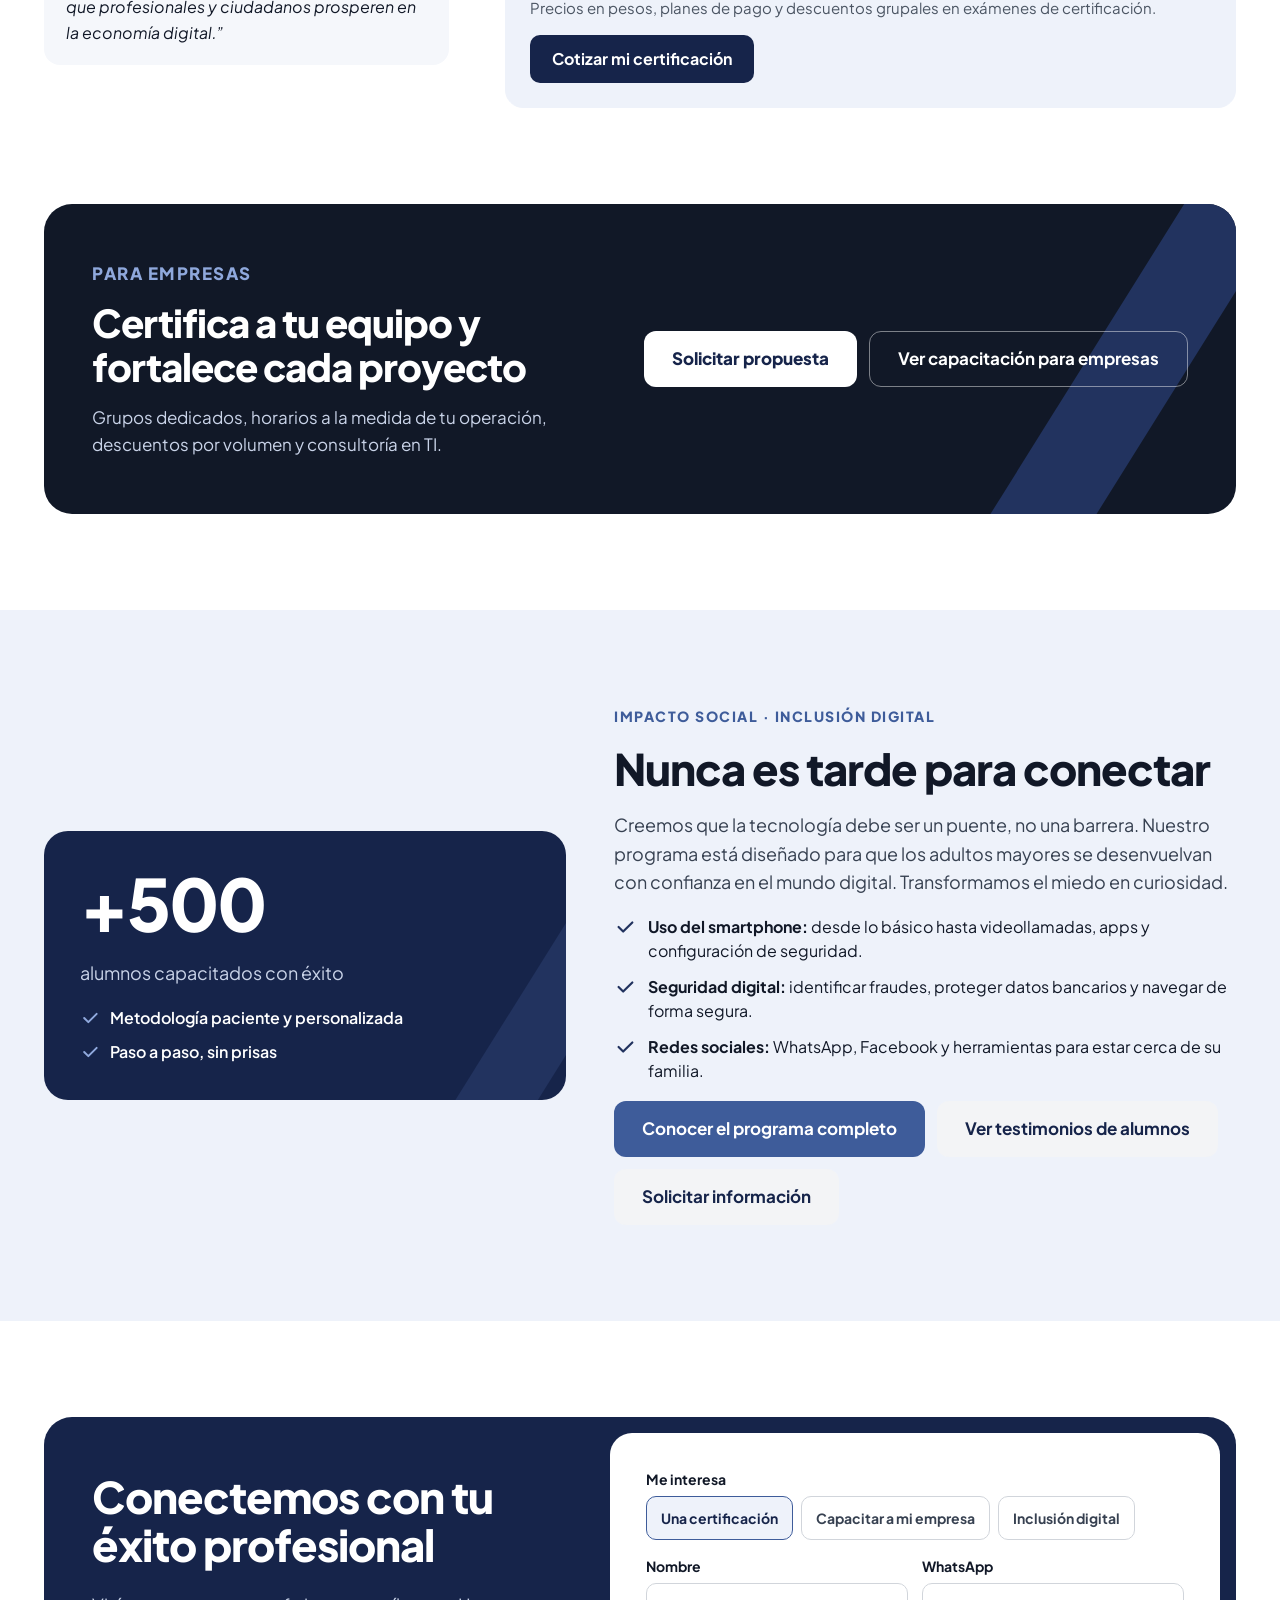
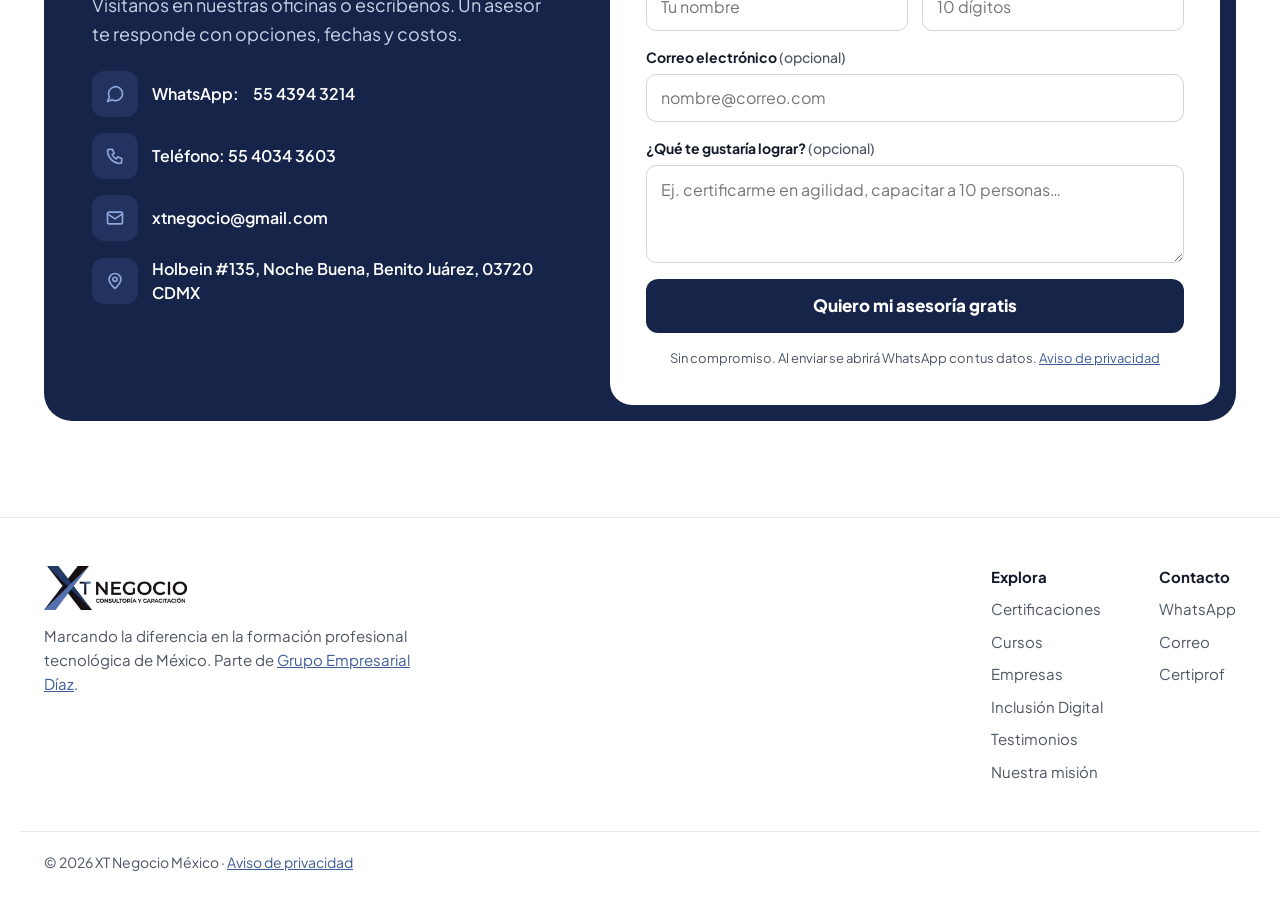
==== commit c12b51e3: "Agregar página de cursos con temarios descargables en PDF - cursos.html: 9 cursos en 3 categorías (C" ====
--- a/index.html
+++ b/index.html
@@ -21,7 +21,7 @@
   <link rel="preconnect" href="https://fonts.googleapis.com">
   <link rel="preconnect" href="https://fonts.gstatic.com" crossorigin>
   <link href="https://fonts.googleapis.com/css2?family=Plus+Jakarta+Sans:wght@400;500;600;700;800&display=swap" rel="stylesheet">
-  <link rel="stylesheet" href="css/styles.css?v=20261119c">
+  <link rel="stylesheet" href="css/styles.css?v=20261119d">
 
   <script type="application/ld+json">
   {
@@ -53,6 +53,7 @@
       <a class="brand" href="#inicio" aria-label="XT Negocio, inicio"><img src="img/logo-xtnegocio.png" alt="XT Negocio — Consultoría y Capacitación" width="474" height="146"></a>
       <nav class="main-nav" id="menu" aria-label="Principal">
         <a href="#certificaciones">Certificaciones</a>
+        <a href="cursos.html">Cursos</a>
         <a href="empresas.html">Empresas</a>
         <a href="inclusion-digital.html">Inclusión Digital</a>
         <a href="testimonios.html">Testimonios</a>
@@ -180,6 +181,12 @@
           <div>
             <a class="btn btn-navy js-wa" href="#" data-msg="Hola XT Negocio, busco información sobre una certificación en específico.">Consultar por WhatsApp</a>
             <a class="btn btn-soft" href="https://certiprof.com" target="_blank" rel="noopener">Ver catálogo Certiprof</a>
+          </div>
+        </div>
+        <div class="catalog-cta">
+          <p>¿Quieres saber qué verás en cada curso? Computación, Office, Excel, Android, inteligencia artificial, redes sociales e ISO 27001, con temario en PDF.</p>
+          <div>
+            <a class="btn btn-navy" href="cursos.html">Ver cursos y temarios</a>
           </div>
         </div>
       </div>
@@ -336,6 +343,7 @@
         <div>
           <strong>Explora</strong>
           <a href="#certificaciones">Certificaciones</a>
+          <a href="cursos.html">Cursos</a>
           <a href="empresas.html">Empresas</a>
           <a href="inclusion-digital.html">Inclusión Digital</a>
           <a href="testimonios.html">Testimonios</a>
@@ -363,6 +371,6 @@
   </div>
 
   <script src="js/config.js"></script>
-  <script src="js/main.js?v=20261119c"></script>
+  <script src="js/main.js?v=20261119d"></script>
 </body>
 </html>
--- a/css/styles.css
+++ b/css/styles.css
@@ -332,3 +332,33 @@
   .lightbox-prev { left: calc(50% - 64px); }
   .lightbox-next { right: calc(50% - 64px); }
 }
+
+/* Página de cursos (cursos.html) */
+.catalog-cta + .catalog-cta { margin-top: 16px; }
+.course-toc-wrap { padding-top: 40px; scroll-margin-top: 90px; }
+.course-toc ul { list-style: none; margin: 0; padding: 0; display: flex; flex-wrap: wrap; gap: 10px; }
+.course-toc a { display: inline-flex; align-items: center; min-height: 44px; padding: 0 18px; border-radius: 999px; border: 1.5px solid var(--line); background: #fff; color: var(--navy); font-weight: 700; font-size: 15px; text-decoration: none; }
+.course-toc a:hover { border-color: var(--steel); color: var(--steel); }
+.course-group { scroll-margin-top: 80px; }
+.course-group:first-of-type { padding-top: 56px; }
+.course-grid { display: grid; grid-template-columns: repeat(auto-fill, minmax(min(100%, 340px), 1fr)); gap: 20px; }
+.course { display: flex; flex-direction: column; gap: 14px; padding: 28px; border-radius: 18px; border: 1.5px solid var(--line); background: #fff; scroll-margin-top: 90px; min-width: 0; }
+.course h3 { font-size: 21px; font-weight: 800; line-height: 1.25; color: var(--navy); }
+.course-meta { list-style: none; margin: 0; padding: 0; display: flex; flex-wrap: wrap; gap: 8px; }
+.course-meta li { padding: 4px 12px; border-radius: 999px; background: var(--soft-2); color: var(--navy-2); font-size: 13px; font-weight: 700; }
+.course-desc { font-size: 15px; line-height: 1.55; color: #374151; }
+.course-points { margin: 0; padding-left: 20px; display: flex; flex-direction: column; gap: 6px; font-size: 15px; line-height: 1.5; color: var(--muted); flex: 1; }
+.course-actions { display: flex; flex-wrap: wrap; gap: 10px; margin-top: 4px; }
+.course-actions .btn { min-height: 48px; }
+.course-actions .btn small { font-weight: 600; font-size: 12px; opacity: .85; margin-left: 2px; }
+@media (max-width: 640px) { .course { padding: 22px; } .course-actions .btn { width: 100%; justify-content: center; white-space: normal; text-align: center; } }
+
+/* Encabezado: el logo y el botón no se encogen; si el menú no cabe, main.js lo colapsa */
+.header-inner > .brand, .header-actions { flex-shrink: 0; }
+.main-nav { min-width: 0; }
+.main-nav a { white-space: nowrap; }
+@media (min-width: 981px) and (max-width: 1280px) { .main-nav { gap: 20px; font-size: 14px; } }
+.site-header.nav-collapsed .main-nav { position: absolute; top: 72px; left: 0; right: 0; flex-direction: column; gap: 0; background: #fff; border-bottom: 1px solid var(--line); padding: 8px 24px 16px; display: none; }
+.site-header.nav-collapsed .main-nav.is-open { display: flex; }
+.site-header.nav-collapsed .main-nav a { padding: 12px 0; border-bottom: 1px solid var(--line); }
+.site-header.nav-collapsed .menu-toggle { display: inline-flex; }
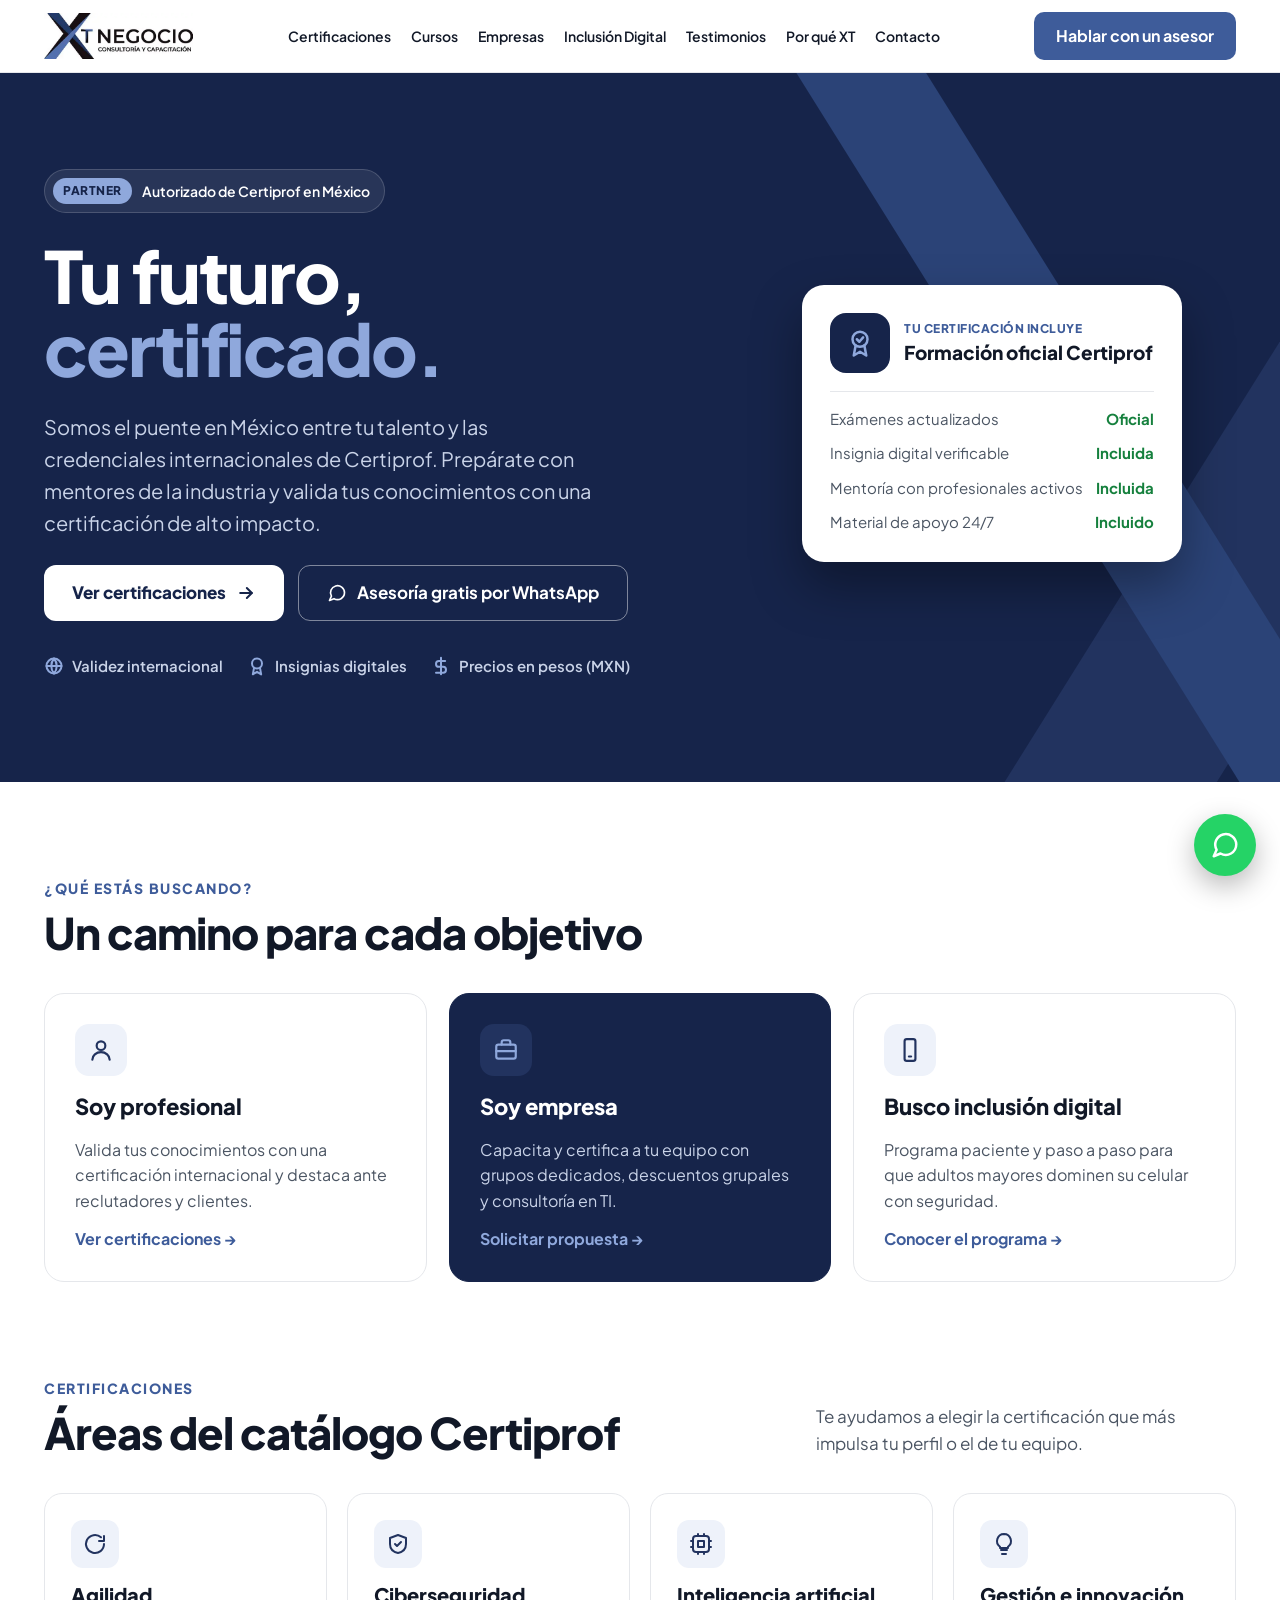
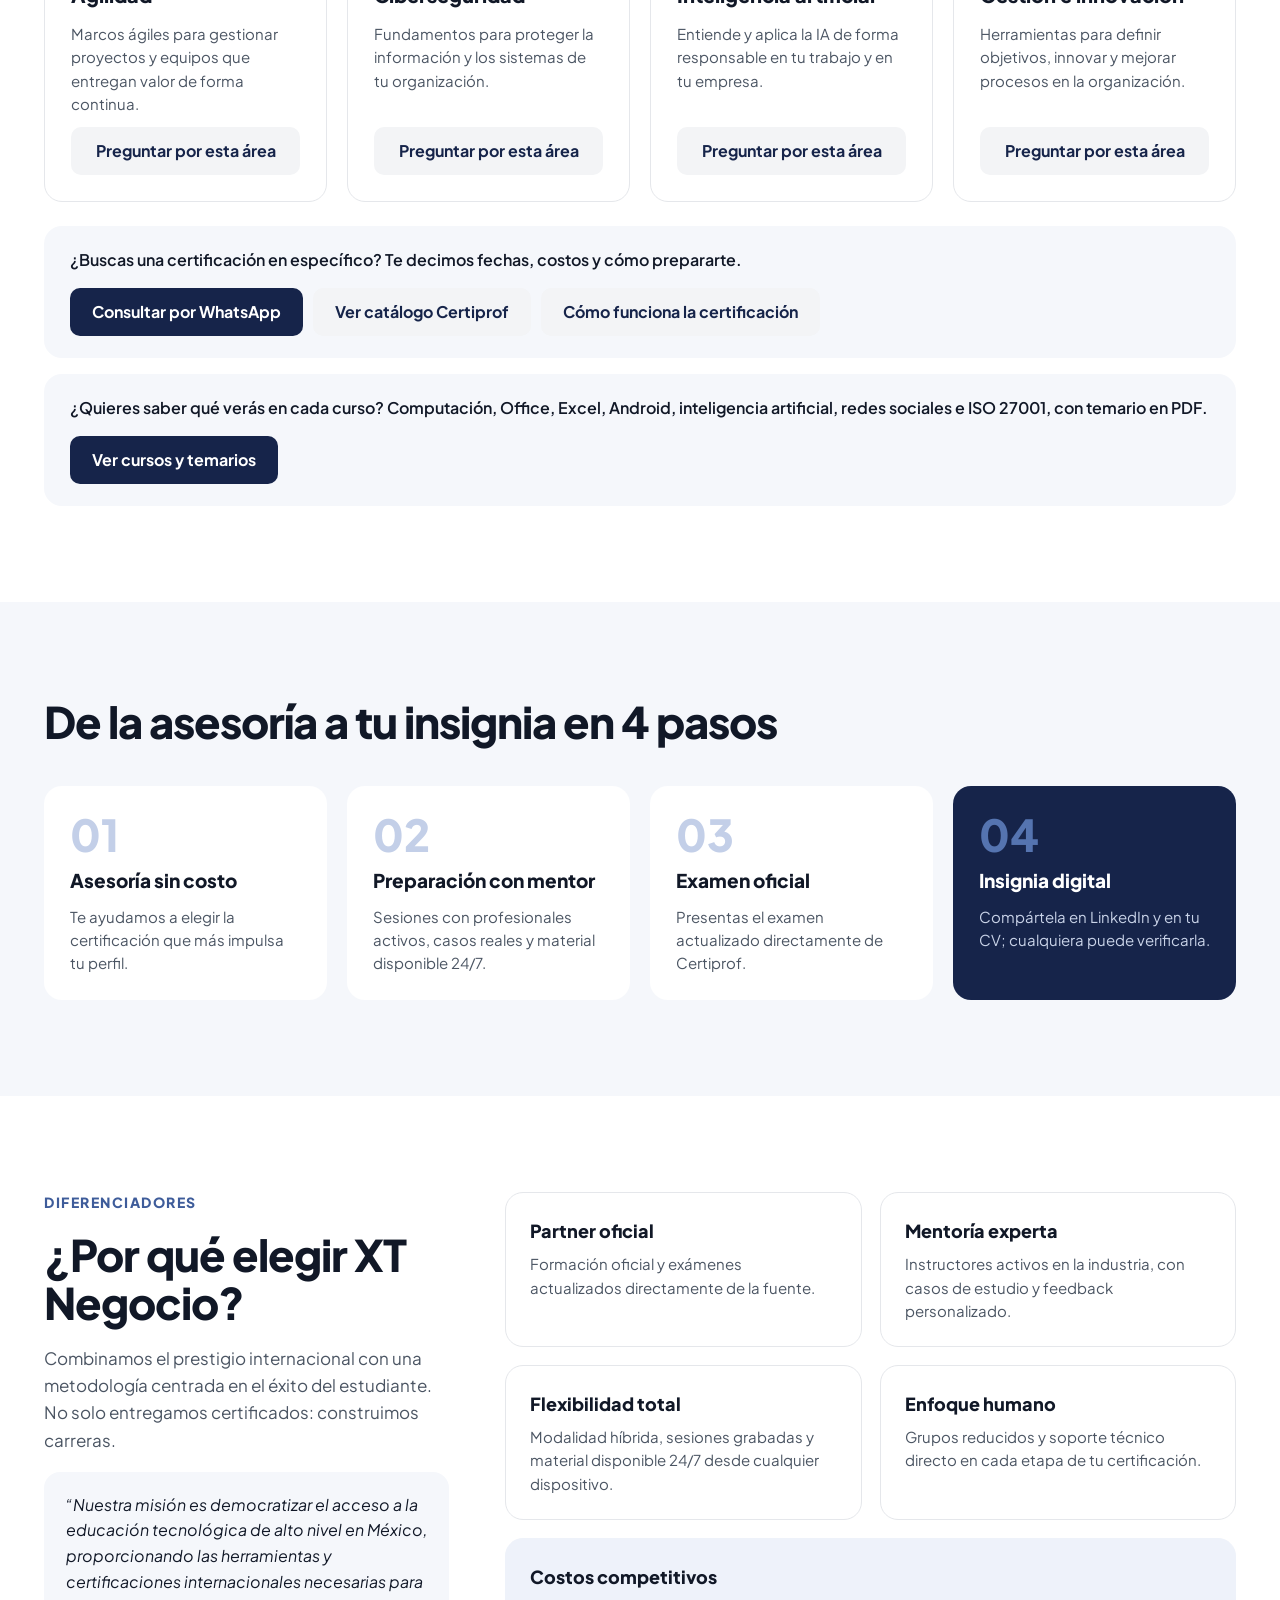
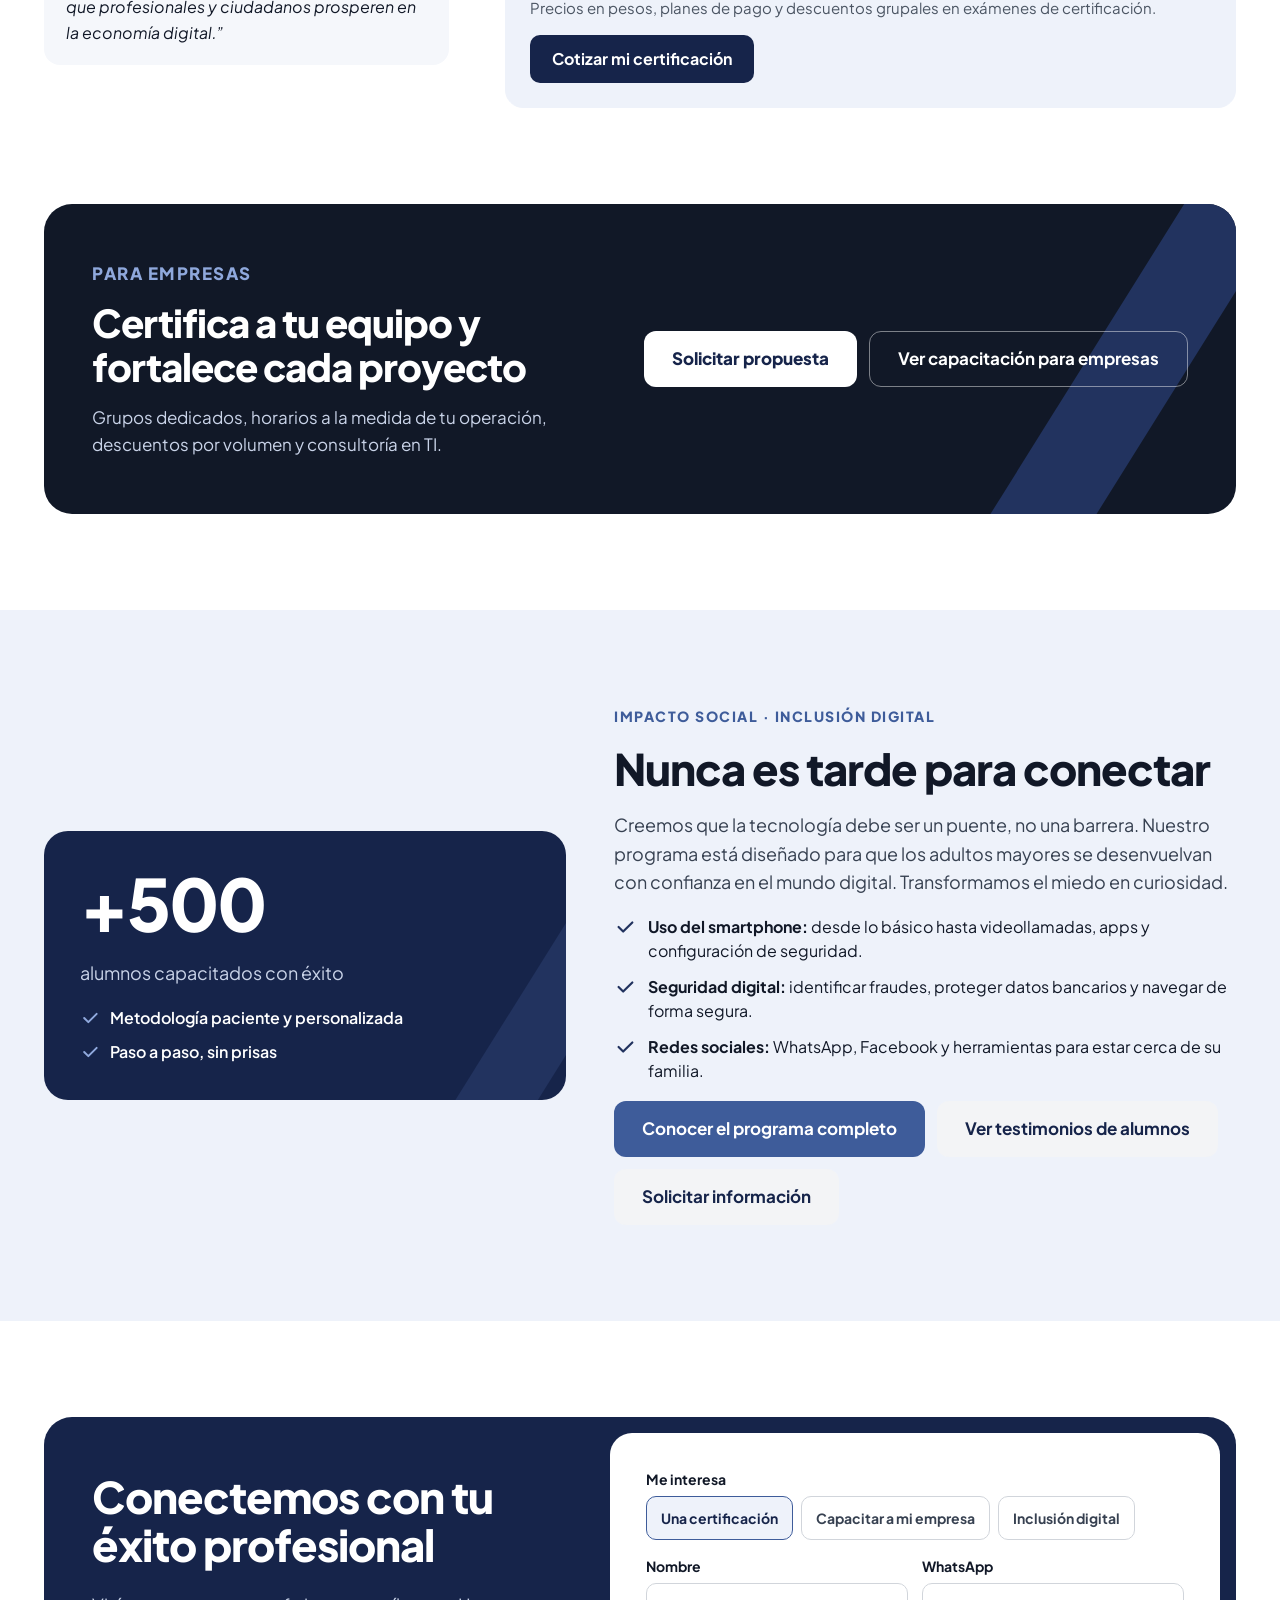
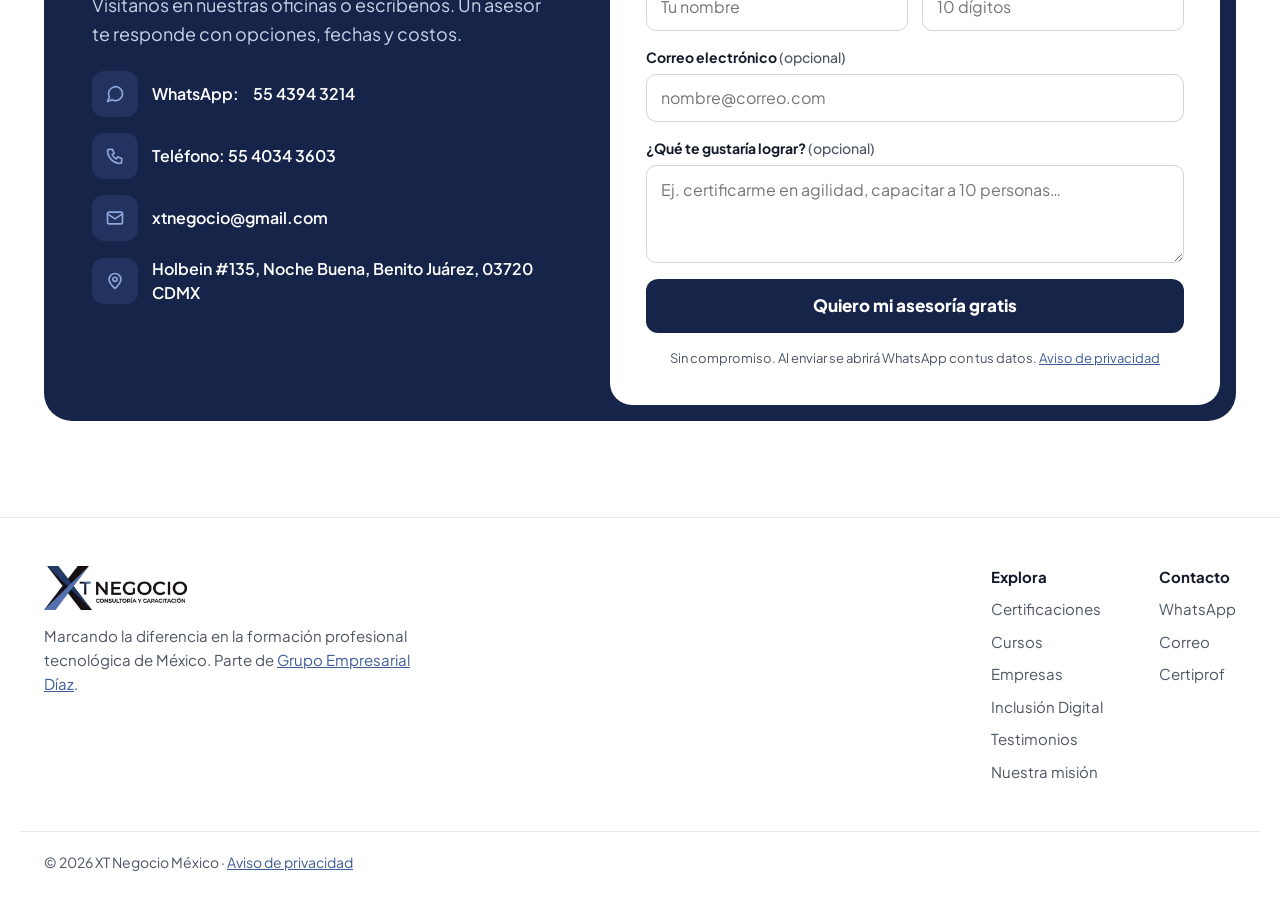
==== commit ae307b97: "Página completa de Certificaciones, animaciones de entrada y botón «Volver arriba» - certificaciones" ====
--- a/index.html
+++ b/index.html
@@ -21,7 +21,7 @@
   <link rel="preconnect" href="https://fonts.googleapis.com">
   <link rel="preconnect" href="https://fonts.gstatic.com" crossorigin>
   <link href="https://fonts.googleapis.com/css2?family=Plus+Jakarta+Sans:wght@400;500;600;700;800&display=swap" rel="stylesheet">
-  <link rel="stylesheet" href="css/styles.css?v=20261119d">
+  <link rel="stylesheet" href="css/styles.css?v=20261120a">
 
   <script type="application/ld+json">
   {
@@ -52,7 +52,7 @@
     <div class="container header-inner">
       <a class="brand" href="#inicio" aria-label="XT Negocio, inicio"><img src="img/logo-xtnegocio.png" alt="XT Negocio — Consultoría y Capacitación" width="474" height="146"></a>
       <nav class="main-nav" id="menu" aria-label="Principal">
-        <a href="#certificaciones">Certificaciones</a>
+        <a href="certificaciones.html">Certificaciones</a>
         <a href="cursos.html">Cursos</a>
         <a href="empresas.html">Empresas</a>
         <a href="inclusion-digital.html">Inclusión Digital</a>
@@ -118,7 +118,7 @@
         <p class="eyebrow">¿Qué estás buscando?</p>
         <h2 class="h2" style="margin-bottom:36px">Un camino para cada objetivo</h2>
         <div class="paths">
-          <a class="path" href="#certificaciones">
+          <a class="path" href="certificaciones.html">
             <span class="path-icon"><svg width="26" height="26" viewBox="0 0 24 24" fill="none" stroke="currentColor" stroke-width="2" stroke-linecap="round" stroke-linejoin="round" aria-hidden="true"><circle cx="12" cy="8" r="4"/><path d="M4 21c0-4 3.6-7 8-7s8 3 8 7"/></svg></span>
             <h3>Soy profesional</h3>
             <p>Valida tus conocimientos con una certificación internacional y destaca ante reclutadores y clientes.</p>
@@ -181,6 +181,7 @@
           <div>
             <a class="btn btn-navy js-wa" href="#" data-msg="Hola XT Negocio, busco información sobre una certificación en específico.">Consultar por WhatsApp</a>
             <a class="btn btn-soft" href="https://certiprof.com" target="_blank" rel="noopener">Ver catálogo Certiprof</a>
+            <a class="btn btn-soft" href="certificaciones.html">Cómo funciona la certificación</a>
           </div>
         </div>
         <div class="catalog-cta">
@@ -342,7 +343,7 @@
       <nav class="footer-nav" aria-label="Pie de página">
         <div>
           <strong>Explora</strong>
-          <a href="#certificaciones">Certificaciones</a>
+          <a href="certificaciones.html">Certificaciones</a>
           <a href="cursos.html">Cursos</a>
           <a href="empresas.html">Empresas</a>
           <a href="inclusion-digital.html">Inclusión Digital</a>
@@ -371,6 +372,6 @@
   </div>
 
   <script src="js/config.js"></script>
-  <script src="js/main.js?v=20261119d"></script>
+  <script src="js/main.js?v=20261120a"></script>
 </body>
 </html>
--- a/css/styles.css
+++ b/css/styles.css
@@ -362,3 +362,29 @@
 .site-header.nav-collapsed .main-nav.is-open { display: flex; }
 .site-header.nav-collapsed .main-nav a { padding: 12px 0; border-bottom: 1px solid var(--line); }
 .site-header.nav-collapsed .menu-toggle { display: inline-flex; }
+
+/* Página de certificaciones (certificaciones.html) */
+.cert-includes { list-style: none; margin: 0; padding: 0; display: grid; grid-template-columns: repeat(auto-fit, minmax(min(100%, 260px), 1fr)); gap: 20px; }
+.cert-includes li { display: flex; gap: 16px; align-items: flex-start; padding: 24px; border-radius: 18px; border: 1.5px solid var(--line); background: #fff; min-width: 0; }
+.cert-includes .area-icon { flex-shrink: 0; }
+.cert-includes h3 { font-size: 18px; font-weight: 800; margin-bottom: 6px; }
+.cert-includes p { font-size: 15px; line-height: 1.55; color: var(--muted); }
+@media (max-width: 640px) { .catalog-cta .btn { width: 100%; justify-content: center; white-space: normal; text-align: center; } }
+
+/* Animaciones de entrada (solo si main.js agregó .reveal-on; sin JS todo queda visible) */
+.reveal-on .reveal { opacity: 0; transform: translateY(18px); transition: opacity .6s ease, transform .6s ease; }
+.reveal-on .reveal.is-visible { opacity: 1; transform: none; }
+@media (prefers-reduced-motion: reduce) {
+  .reveal-on .reveal { opacity: 1; transform: none; transition: none; }
+}
+
+/* Botón "Volver arriba": encima del WhatsApp flotante y de la barra móvil */
+.to-top { position: fixed; right: 31px; bottom: 100px; z-index: 59; width: 48px; height: 48px; border-radius: 50%; border: 1.5px solid var(--line); background: rgba(255,255,255,.95); color: var(--navy); display: flex; align-items: center; justify-content: center; cursor: pointer; box-shadow: 0 6px 18px rgba(22,36,74,.14); opacity: 0; visibility: hidden; transform: translateY(8px); transition: opacity .2s ease, transform .2s ease, visibility .2s; }
+.to-top.is-shown { opacity: 1; visibility: visible; transform: none; }
+.to-top:hover, .to-top:focus-visible { border-color: var(--steel); color: var(--steel); }
+.to-top:focus-visible { outline: 3px solid var(--steel); outline-offset: 3px; }
+.to-top .icon { width: 22px; height: 22px; }
+@media (max-width: 640px) { .to-top { right: 14px; bottom: calc(88px + env(safe-area-inset-bottom)); width: 44px; height: 44px; } }
+@media (prefers-reduced-motion: reduce) { .to-top { transition: none; } }
+/* Aviso de privacidad: el botón del encabezado no desborda en celulares angostos */
+@media (max-width: 420px) { .header-inner > .btn-steel { padding-left: 14px; padding-right: 14px; font-size: 14px; white-space: normal; text-align: center; line-height: 1.2; } }
